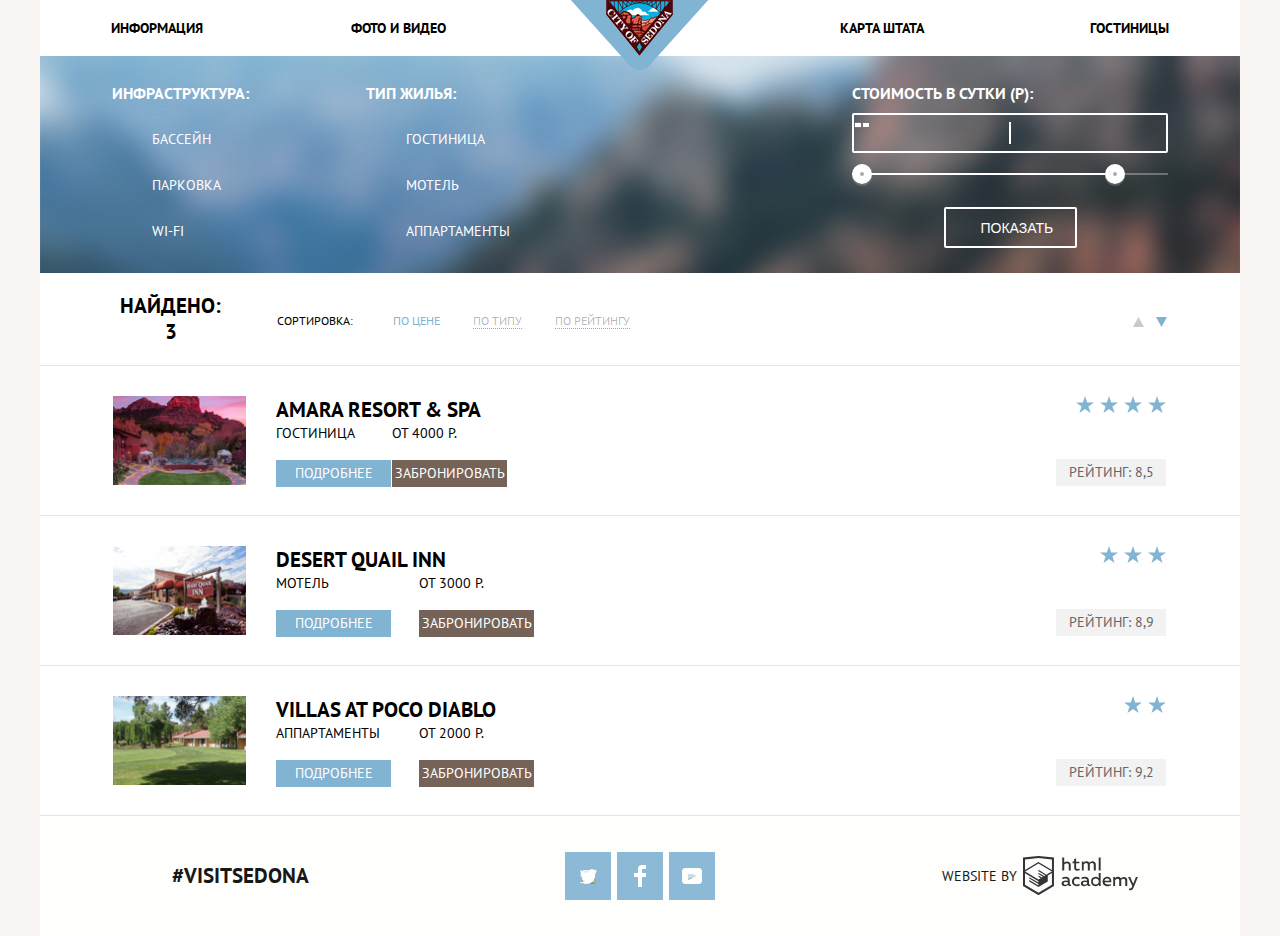
==== catalog.html @ 8e918e1a "Готовая индексная страница без всплывающей формы" ====
<!DOCTYPE html>
<html>
	<head>
		<meta charset="utf-8">
		<title>Седона: поиск отелей</title>
		<link href="css/normalize.css" rel="stylesheet">
		<link href="css/style.css" rel="stylesheet">
		<link href='https://fonts.googleapis.com/css?family=PT+Sans:400,700&subset=latin,cyrillic' rel='stylesheet' type='text/css'>
	</head>
	<body class="inner-page">
		<header class="main-header">
			<nav class="main-navigation">
				<a class="header-logo" href="index.html">
						<img src="img/logo.png" width="138" height="70" alt="Логотип city of Sedona">
				</a>
				<div class="container">
					<ul class="site-navigation site-navigation-left">
						<li><a href="info.html">информация</a></li>
						<li><a href="photo.html">фото и видео</a></li>
					</ul>
					
					<ul class="site-navigation site-navigation-right">
						<li><a href="statemap.html">карта штата</a></li>
						<li><a href="catalog.html">гостиницы</a></li>
					</ul>
				</div>
			</nav>
		</header>
		<main class="container">
			<section class="searching-options">
				<h1 class="visually-hidden">Параметры поиска</h1>
				<form class="filter" method="get" action="https://echo.htmlacademy.ru">
					<div class="filter-infrastructure">
						<fieldset>
							<legend>Инфраструктура:</legend>
							<ul>
								<li class="filter-option">
									<input class="visually-hidden filter-input filter-input-checkbox" type="checkbox" name="waterpool" id="filter-waterpool" checked>
									<label for="filter-waterpool">Бассейн</label>
								</li>
								<li class="filter-option">
									<input class="visually-hidden filter-input filter-input-checkbox" type="checkbox" name="parking" id="filter-parking">
									<label for="filter-parking">Парковка</label>
								</li>
								<li class="filter-option">
									<input class="visually-hidden filter-input filter-input-checkbox" type="checkbox" name="wifi" id="filter-wifi">
									<label for="filter-wifi">wi-fi</label>
								</li>
							</ul>
						</fieldset>
					</div>
					<div class="filter-type">
						<fieldset>
							<legend>Тип жилья:</legend>
							<ul>
								<li class="filter-option">
									<input class="visually-hidden filter-input filter-input-checkbox" type="checkbox" name="hotel" id="filter-hotel" checked>
									<label for="filter-hotel">Гостиница</label>
								</li>
								<li class="filter-option">
									<input class="visually-hidden filter-input filter-input-checkbox" type="checkbox" name="motel" id="filter-motel" checked>
									<label for="filter-motel">Мотель</label>
								</li>
								<li class="filter-option">
									<input class="visually-hidden filter-input filter-input-checkbox" type="checkbox" name="apartments" id="filter-apartments" checked>
									<label for="filter-apartments">Аппартаменты</label>
								</li>
							</ul>
						</fieldset>
					</div>
					<div class="filter-prise">
						<fieldset>
							<legend>Стоимость в сутки (р):</legend>
							<section class="range-filter">
								<div class="price-controls">
									<label class="min-price">От <input type="text" name="min-price" value="0"></label>
									<label class="max-price">До <input type="text" name="max-price" value="3000"></label>
								</div>
								<div class="range-controls">
									<div class="scale">
										<div class="bar"></div>
									</div>
									<div class="range-toggle range-toggle-min"><span class="visually-hidden">min</span>
										<svg xmlns="http://www.w3.org/2000/svg" width="20" height="23" viewBox="0 0 20 23"><path opacity=".3" fill="#ABABAB" d="M10 20C4.477 20 0 15.522 0 10v2c0 5.522 4.477 10 10 10 5.522 0 10-4.478 10-10v-2c0 5.522-4.478 10-10 10z"/><circle fill="#FFF" cx="10" cy="10" r="10"/><circle fill="#ABABAB" cx="10" cy="10" r="2"/></svg>
									</div>
									<div class="range-toggle range-toggle-max"><span class="visually-hidden">max</span>
										<svg xmlns="http://www.w3.org/2000/svg" width="20" height="23" viewBox="0 0 20 23"><path opacity=".3" fill="#ABABAB" d="M10 20C4.477 20 0 15.522 0 10v2c0 5.522 4.477 10 10 10 5.522 0 10-4.478 10-10v-2c0 5.522-4.478 10-10 10z"/><circle fill="#FFF" cx="10" cy="10" r="10"/><circle fill="#ABABAB" cx="10" cy="10" r="2"/></svg>
									</div>
								</div>
							</section>
						</fieldset>
						<button type="submit" class="filter-button button">Показать</button>
					</div>
				</form>
			</section>
			<section class="search-results">
				<div class="number-of-coincidences">
					<span>Найдено: 3</span>
				</div>
				<section class="sort">
					<p class="sort-text">Сортировка:</p>
					<ul class="sort-links">
						<li class="sort-links-current">По цене</li>
						<li><a href="#">По типу</a></li>
						<li><a href="#">По рейтингу</a></li>
					</ul>
				</section>
				<section class="sort-buttons">
					<ul class="sort-buttons-list">
						<li>
							<a class="sort-buttons-up current" href="#"><span class="visually-hidden">По возрастанию</span>
								<svg xmlns="http://www.w3.org/2000/svg" width="11" height="10" viewBox="0 0 11 10"><path fill="#231F20" d="M5.5 0L0 10h11z"/></svg>
							</a>
						</li>
						<li>
							<a class="sort-buttons-down" href="#"><span class="visually-hidden">По убыванию</span>
								<svg xmlns="http://www.w3.org/2000/svg" width="11" height="10" viewBox="0 0 11 10"><path fill="#231F20" d="M5.5 10L0 0h11"/></svg>
							</a>
						</li>
					</ul>
				</section>
			</section>
			
			<section class="catalog">
				<h2 class="visually-hidden">Результаты поиска</h2>
				<ul class="results-list">
					<li class="results-item">
						<a class="results-picture" href="#">
							<img src="img/amara_resort_small.jpg" width="135" height="90" alt="Гостиница Amara resort&spa">
						</a>
						<div class="middle-section">
							<h3 class="hotel-title">
								<a href="#">Amara resort &amp; spa</a>
							</h3>
							<div class="results">
								<div class="results-item-links results-left">
									<span class="results-apartment-category">Гостиница</span>
									<p class="results-item-info">
										<a class="button" href="#">Подробнее</a>
									</p>
								</div>
								<div class="results-item-links results-right">
									<span class="results-price-category">От 4000 р.</span>
									<p class="results-item-book">
										<a class="button" href="#">Забронировать</a>
									</p>
								</div>
							</div>
						</div>
						<div class="rating">
							<div class="rating-top">
								<span class="stars stars-4 visually-hidden">4 звезды</span>
								<svg xmlns="http://www.w3.org/2000/svg" width="18" height="17" viewBox="0 0 18 17"><path fill="#81B3D2" d="M9.002 0l2.126 6.494h6.877l-5.564 4.012L14.566 17l-5.564-4.013L3.438 17l2.126-6.494L0 6.494h6.878z"/></svg>
								<svg xmlns="http://www.w3.org/2000/svg" width="18" height="17" viewBox="0 0 18 17"><path fill="#81B3D2" d="M9.002 0l2.126 6.494h6.877l-5.564 4.012L14.566 17l-5.564-4.013L3.438 17l2.126-6.494L0 6.494h6.878z"/></svg>
								<svg xmlns="http://www.w3.org/2000/svg" width="18" height="17" viewBox="0 0 18 17"><path fill="#81B3D2" d="M9.002 0l2.126 6.494h6.877l-5.564 4.012L14.566 17l-5.564-4.013L3.438 17l2.126-6.494L0 6.494h6.878z"/></svg>
								<svg xmlns="http://www.w3.org/2000/svg" width="18" height="17" viewBox="0 0 18 17"><path fill="#81B3D2" d="M9.002 0l2.126 6.494h6.877l-5.564 4.012L14.566 17l-5.564-4.013L3.438 17l2.126-6.494L0 6.494h6.878z"/></svg>
							</div>
							<div class="rating-bottom">
								<span class="rating-text">Рейтинг: 8,5</span>
							</div>
						</div>
					</li>
					<li class="results-item">
						<a class="results-picture" href="#">
							<img src="img/desert_quail_small.jpg" width="135" height="90" alt="Мотель Desert Quail inn">
						</a>
						<div class="middle-section">
							<h3 class="hotel-title">
								<a href="#">Desert Quail inn</a>
							</h3>
							<div class="results">							
								<div class="results-item-links left">
									<span class="results-apartment-category">Мотель</span>
									<p class="results-item-info">
										<a class="button" href="#">Подробнее</a>
									</p>
								</div>
								<div class="results-item-links right">
									<span class="results-price-category">От 3000 р.</span>
									<p class="results-item-book">
										<a class="button" href="#">Забронировать</a>
									</p>	
								</div>
							</div>
						</div>
						<div class="rating">
							<div class="rating-top">
								<span class="stars stars-3 visually-hidden">3 звезды</span>
								<svg xmlns="http://www.w3.org/2000/svg" width="18" height="17" viewBox="0 0 18 17"><path fill="#81B3D2" d="M9.002 0l2.126 6.494h6.877l-5.564 4.012L14.566 17l-5.564-4.013L3.438 17l2.126-6.494L0 6.494h6.878z"/></svg>
								<svg xmlns="http://www.w3.org/2000/svg" width="18" height="17" viewBox="0 0 18 17"><path fill="#81B3D2" d="M9.002 0l2.126 6.494h6.877l-5.564 4.012L14.566 17l-5.564-4.013L3.438 17l2.126-6.494L0 6.494h6.878z"/></svg>
								<svg xmlns="http://www.w3.org/2000/svg" width="18" height="17" viewBox="0 0 18 17"><path fill="#81B3D2" d="M9.002 0l2.126 6.494h6.877l-5.564 4.012L14.566 17l-5.564-4.013L3.438 17l2.126-6.494L0 6.494h6.878z"/></svg>
							</div>
							<div class="rating-bottom">
								<span class="rating-text">Рейтинг: 8,9</span>
							</div>
						</div>
					</li>
					<li class="results-item">
						<a class="results-picture" href="#">
							<img src="img/villas_at_poco_small.jpg" width="135" height="90" alt="Аппартаменты Villas at Poco Diablo">
						</a>
						<div class="middle-section">
							<h3 class="hotel-title">
								<a href="#">Villas at Poco Diablo</a>
							</h3>
							<div class="results">						
								<div class="results-item-links left">
									<span class="results-apartment-category">Аппартаменты</span>
									<p class="results-item-info">
										<a class="button" href="#">Подробнее</a>
									</p>
								</div>
								<div class="results-item-links right">
									<span class="results-price-category">От 2000 р.</span>
									<p class="results-item-book">
										<a class="button" href="#">Забронировать</a>
									</p>
								</div>
							</div>
						</div>
						<div class="rating">
							<div class="rating-top">
								<span class="stars stars-2 visually-hidden">2 звезды</span>
								<svg xmlns="http://www.w3.org/2000/svg" width="18" height="17" viewBox="0 0 18 17"><path fill="#81B3D2" d="M9.002 0l2.126 6.494h6.877l-5.564 4.012L14.566 17l-5.564-4.013L3.438 17l2.126-6.494L0 6.494h6.878z"/></svg>
								<svg xmlns="http://www.w3.org/2000/svg" width="18" height="17" viewBox="0 0 18 17"><path fill="#81B3D2" d="M9.002 0l2.126 6.494h6.877l-5.564 4.012L14.566 17l-5.564-4.013L3.438 17l2.126-6.494L0 6.494h6.878z"/></svg>
							</div>
							<div class="rating-bottom">
								<span class="rating-text">Рейтинг: 9,2</span>
							</div>
						</div>
					</li>
				</ul>
			</section>
		</main>
		<footer class="main-footer">
			<div class="container">
				<p class="footer-hashtag">#visitsedona</p>
				<div class="footer-social">
					<ul>
						<li><a class="social-button" href="#"><span class="visually-hidden">Твиттер</span>
						<svg xmlns="http://www.w3.org/2000/svg" xmlns:xlink="http://www.w3.org/1999/xlink" width="17" height="15" viewBox="0 0 17 15"><image overflow="visible" width="17" height="15" xlink:href="t.png"/><path fill="#FFF" d="M10.95.144c1.685-.496 2.984.27 3.577 1.179.673-.231 1.331-.481 2.011-.708a2.345 2.345 0 0 1-.857 1.768c.685.17 1.304-.491 1.304-.491-.169 1-1.006 1.788-1.563 2.024-.231 6.75-3.175 11.217-10.077 11.082h-.446c-.41 0-4.164-.46-4.898-1.887 2.271.196 3.893-.422 4.693-1.177-.96-.3-2.679-.477-2.979-2.95.349.106.564.228 1.19.119C1.705 8.247.374 7.53.448 5.33c.285.328 1.067.536 1.34.472C1.085 5.561-.182 2.442.894.85c1.818 1.854 3.735 3.606 7.152 3.773C8.254 2.33 9.183.793 10.95.144z"/></svg>
						</a></li>
						<li><a class="social-button" href="#"><span class="visually-hidden">Фейсбук</span>
						<svg xmlns="http://www.w3.org/2000/svg" width="12" height="22" viewBox="0 0 12 22"><path fill="#FFF" d="M12 4V0H8a4 4 0 0 0-4 4v4H0v4h4v10h4V12h4V8H8V4h4z"/></svg></a>
						</li>
						<li><a class="social-button" href="#"><span class="visually-hidden">Ютьюб</span>
						<svg xmlns="http://www.w3.org/2000/svg" xmlns:xlink="http://www.w3.org/1999/xlink" width="20" height="16" viewBox="0 0 20 16"><image overflow="visible" width="20" height="16" xlink:href="youtube.png"/><path fill="#FFF" d="M17 0H3C1.35 0 0 1.35 0 3v10c0 1.65 1.35 3 3 3h14c1.65 0 3-1.35 3-3V3c0-1.65-1.35-3-3-3zM6.027 11.998V4.002L15.014 8l-8.987 3.998z"/></svg></a>
						</li>
					</ul>
				</div>
				<div class="footer-copyright">
					<span>website by</span>
					<div class="footer-img-container">
						<a class="footer-copyright-button" href="https://htmlacademy.ru"><span class="visually-hidden">HTML Academy</span>
						<svg id="Layer_1" data-name="Layer 1" xmlns="http://www.w3.org/2000/svg" viewBox="0 0 108.08 36.85"><title>logo-htmlacademy-small1</title><path width="115" height="41" d="M44.61,26.88a2,2,0,0,0,.55-0.1v1.33a3.25,3.25,0,0,1-1.18.21,1.67,1.67,0,0,1-1.67-1,4.84,4.84,0,0,1-3.14,1.08c-1.51,0-2.91-.83-2.91-2.55,0-2.13,2-2.79,3.71-2.79a11.08,11.08,0,0,1,2.17.25v-0.3c0-1-.76-1.77-2.19-1.77a7.42,7.42,0,0,0-3,.64v-1.7a10.21,10.21,0,0,1,3.19-.55c2.36,0,3.81,1.12,3.81,3.65v3a0.54,0.54,0,0,0,.49.59h0.17Zm-6.44-1.13A1.35,1.35,0,0,0,39.63,27h0.11a3.39,3.39,0,0,0,2.41-1V24.58a9.72,9.72,0,0,0-1.81-.21c-1,0-2.16.33-2.16,1.38h0Zm12.36-6.11a5,5,0,0,1,2.57.64V22a4.08,4.08,0,0,0-2.3-.7,2.75,2.75,0,1,0,0,5.49,5,5,0,0,0,2.43-.64v1.71a6.27,6.27,0,0,1-2.76.57A4.21,4.21,0,0,1,46,24.51q0-.21,0-0.41a4.32,4.32,0,0,1,4.18-4.46h0.38Zm12.17,7.24a2,2,0,0,0,.55-0.1v1.33a3.25,3.25,0,0,1-1.18.21,1.67,1.67,0,0,1-1.67-1,4.84,4.84,0,0,1-3.14,1.08c-1.51,0-2.91-.83-2.91-2.55,0-2.13,2-2.79,3.71-2.79a11.08,11.08,0,0,1,2.17.25v-0.3c0-1-.76-1.77-2.19-1.77a7.42,7.42,0,0,0-3,.64v-1.7a10.21,10.21,0,0,1,3.19-.55c2.36,0,3.81,1.12,3.81,3.65v3a0.54,0.54,0,0,0,.49.59h0.17Zm-6.44-1.13A1.35,1.35,0,0,0,57.73,27h0.11a3.39,3.39,0,0,0,2.41-1V24.58a9.72,9.72,0,0,0-1.81-.21c-1.06,0-2.16.33-2.16,1.38h0ZM73,16V28.2H71.35V26.88a3.88,3.88,0,0,1-3.19,1.54,4.4,4.4,0,0,1,0-8.78,3.81,3.81,0,0,1,3,1.3V16H73Zm-4.53,5.22a2.76,2.76,0,1,0,0,5.52A2.86,2.86,0,0,0,71.15,25V23A2.91,2.91,0,0,0,68.49,21.27ZM79,19.64c3.31,0,4.46,2.68,3.92,5.09H76.7c0.21,1.5,1.67,2.11,3.19,2.11a6.11,6.11,0,0,0,2.64-.59v1.6a7.14,7.14,0,0,1-3,.57C77,28.42,74.78,27,74.78,24a4.18,4.18,0,0,1,4-4.39H79Zm0.09,1.54a2.28,2.28,0,0,0-2.44,2.1v0.06H81.3A2,2,0,0,0,79.13,21.18Zm5.73,7V19.87h1.65v1a3.81,3.81,0,0,1,2.78-1.27A2.86,2.86,0,0,1,91.89,21a4.12,4.12,0,0,1,2.91-1.33A3.06,3.06,0,0,1,98,23V28.2h-1.9V23.05a1.59,1.59,0,0,0-1.42-1.75H94.42a2.8,2.8,0,0,0-2.07,1.12V28.2h-1.9V23.05A1.59,1.59,0,0,0,89,21.31H88.8a3,3,0,0,0-2.21,1.29v5.63H84.86Zm21.31-8.33h1.9l-3.91,9.46c-0.9,2.17-2.09,2.86-3.35,2.86a4.76,4.76,0,0,1-1.1-.14V30.46a2.86,2.86,0,0,0,.85.12c0.9,0,1.58-.64,2.07-1.9l0.17-.42-4-8.4h2l2.86,6.29ZM38.73,1.46V6.22a3.81,3.81,0,0,1,2.7-1.14,3.25,3.25,0,0,1,3.44,3.4v5.15H43V8.72a1.81,1.81,0,0,0-1.61-2h-0.3a2.93,2.93,0,0,0-2.32,1.39v5.52h-1.9V1.46h1.9ZM49.94,2.31v3h3V6.91h-3v3.81c0,1.1.5,1.46,1.58,1.46a4.49,4.49,0,0,0,1.69-.33v1.6A6.8,6.8,0,0,1,51,13.8a2.55,2.55,0,0,1-2.86-2.74V6.89H46.58V5.26h1.5V2.74Zm5.4,11.31V5.28H57v1A3.81,3.81,0,0,1,59.77,5a2.86,2.86,0,0,1,2.6,1.33A4.12,4.12,0,0,1,65.28,5,3.06,3.06,0,0,1,68.44,8.4v5.21h-1.9V8.46a1.59,1.59,0,0,0-1.42-1.75H64.89a2.8,2.8,0,0,0-2.07,1.12v5.78h-1.9V8.46A1.59,1.59,0,0,0,59.5,6.71H59.27A3,3,0,0,0,57.06,8v5.63H55.34ZM71.17,1.45H73V13.6H71.17V1.45ZM14.71,0H14.55L0,1.54V28.21l14.55,8.66,14.55-8.66V1.54Zm12.5,27.1L14.55,34.64,1.9,27.12V16.18l12.59,7.5V25L5.86,19.9v1.31l8.68,5.21v1.39L5.87,22.65V24l8.68,5.21,8.75-5.24V18.31L27.2,16V27.12Zm0-12.53-3.48,2-1.6,1L14.51,13v1.31L21,18.23H21l-0.14.09-1,.54-5.37-3.2V17l4.24,2.52-1,.67-3.2-1.9v1.31l2.1,1.24L14.5,22.1,2,14.65,14.51,7.11Zm0-1.32L14.49,5.76,1.91,13.25v-10L14.56,1.92,27.21,3.25v10h0Z" transform="translate(0 -0.02)" fill="#231f20"/></svg>
						</a>
					</div>
				</div>
			</div>
		</footer>
	</body>
</html>
---- css/style.css ----
body {
	margin: 0;
 	padding: 0;

	font-size: 21px;
  	font-family: "PT Sans", Arial, sans-serif;
  	color: #000000;
  	font-weight: 400;
  	font-style: normal;
  	text-transform: uppercase;
  	line-height: 1;

  	background-color: #f2f2f2;
  	background-image: url(../img/intro_main_big.jpg);
  	background-repeat: no-repeat;
  	background-position: top center;
  	
}

.inner-page {
  color: #000000;
  background-image: none;

  background-color: #f9f6f3;
}

.inner-page .main-header {
  margin-bottom: 0px;

}

a {
	text-decoration: none;
}

img {
  max-width: 100%;
  height: auto;
}

.visually-hidden:not(:focus):not(:active),
input[type="checkbox"].visually-hidden,
input[type="radio"].visually-hidden {
  position: absolute;

  width: 1px;
  height: 1px;
  margin: -1px;
  border: 0;
  padding: 0;

  white-space: nowrap;

  clip-path: inset(100%);
  clip: rect(0 0 0 0);
  overflow: hidden;
}

.container {
  width: 1200px;
  margin: 0 auto;
  background-color: #ffffff;
}

.main-navigation {
	margin: 0 auto;
	width: 1200px;
	font-size: 14px;
	line-height: 26px;
	font-weight: 700;

	background-color: #ffffff;
}

/*Построение сетки*/

.header-logo img {
	position: absolute;
	z-index: 1;
	left: 0;
	right: 0;
	margin: auto;
}

.main-navigation .container{
 
 display: flex;
 justify-content:space-around;
}


.site-navigation {
  margin: 0 auto;
  padding: 0;
  
  list-style: none;  
}

.site-navigation a {
	display: block;
	padding: 15px 25px;
	vertical-align: middle;
	justify-content:space-between;
	color: #000000;
}

.site-navigation a:hover {
	color: #81b3d2;
}

.site-navigation a:focus {
	color: #766357;
}

.site-navigation a:active {
	color: rgba(0,0,0,0.33);
}

.site-navigation-left a:first-child {
	margin-right: 98px;
}

.site-navigation-right a:last-child {
	margin-left: 116px;
}

.site-navigation-left {
	display: flex;
	flex-wrap: wrap;
	margin-left: 46px;
	text-align: left;
	justify-content: flex-start;

}

.site-navigation-right {
	display: flex;
	flex-wrap: wrap;
	margin-right: 46px;
	text-align: right;
	justify-content: flex-end;
}

.welcome-to-sedona {
	margin-bottom:51px;
	
}

.features-promo {
	text-align: center;
	margin-top: 570px;
	margin-bottom: 51px;	
}

.features-promo h2 {
	font-size: 21px;
	line-height: 26px;
	margin-bottom:29px;
}

.features-promo p {
	font-size: 14px;
	line-height: 26px;
	color: #333333;
}

.features-list {
    width: 100%;
    display: flex;
    flex-flow: row wrap;
    justify-content: flex-start;
    counter-reset: features;
    text-align: center;
}

.features-list h2 {
	font-size: 21px;
	line-height: 21px;
	margin:0;
	margin-bottom: 23px;
}

.features-list span {
	font-size: 14px;
 	line-height: 21px;
}

.features-list p {
	font-size: 14px;
	line-height: 21px;
	margin: 0;
	margin-top: 20px;
}

.feature {
    flex: 1 1 21.33%;
    padding: 45px 6% 40px;
    width: 400px;
    box-sizing: border-box;
    height: 256px;
}

.feature.pictured {
    position: relative;
    flex-basis: 88.33%;
    overflow: hidden;
    color: white;
    background-color: #669EC0;
    height: 256px;
}

.feature.pictured img {
    position: absolute;
    top: 50%;
    width: 66.67%;
    height: 258px;
    transform: translateY(-50%);
    object-fit: cover;
}

.feature.with-icon {
	background-color: #ffffff;
	height: 330px;
	padding-top: 55px;
}

.feature-logo {
	margin-bottom: 28px;
}

.feature.with-icon h2,
.feature.with-icon p{
	margin: 0;
	padding: 0;
}

.feature.with-icon h2 {
	margin-bottom: 25px;
}

.feature.alternative {
	background-color: #eeeeee;
}

.feature.right {
    padding-right: 72.67%;
}

.feature.right img {
    right: 0;
}

.feature.left {
    padding-left: 72.67%;
}

.feature.left img {
    left: 0;
}

.interested-in {
	height: 291px;
	display: flex;
	flex-direction: column;
	text-align: center;
}

.interested-in h3{
	line-height: 36px;
	font-size: 30px;
	font-weight: bold;
	margin-top: 51px;
	margin-bottom: 10px;
}

.interested-in p{
	font-size: 14px;
	line-height: 24px;
	margin-bottom: 46px;
}

.search-form-title {
	display: inline-flex;
	align-items: center;
	justify-content: center;
	height: 86px;
	width: 568px;
	text-align: center;
	color: #ffffff;
    background-color: #766357;
    margin: 0 auto;
}

.search-form-title a{
	font-size: 21px;
    line-height: 26px;
    font-weight: bold;
}

.search-form-title:hover {
	background-color: #604e43;
}

.search-form-title:active {
	color: #857871;
    background-color: #503e33;
}

.hotel-search {
	width: 568px;
	margin:0 auto;
	text-align: center;
}

.search-form{
	font-weight: bold;
	font-size: 14px;
	line-height: 26px;
}

.search-form .field {
	background-color: #f2f2f2;
}

.search-form .field:hover {
    background-color: #ebebeb;
}

.search-form .field:focus {
    background-color: #ffffff;
    outline: 2px solid #e5e5e5;
}

.btn.search-btn {
	width: 458px;
	font-size: 21px;
    line-height: 26px;
    color: #ffffff;
    background-color: #81b3d2;
    border: none;
    outline: none;
}

.btn.search-btn:hover {
	background-color: #669ec0;
}

.btn.search-btn:active {
	background-color:#5496bd;
	color: #88b6d1;
}

.main-footer .container {
	box-sizing: border-box;
	width: 1200px;
	padding: 36px 0px;
}

.footer-hashtag,
.footer-social,
.footer-copyright {
	margin: 0;
	width: 256px;
}

.footer-copyright span {
	display: block;
	margin-left: 30px;
	font-size: 14px;
    line-height: 26px;
}

.footer-social {
	display: flex;
	text-align: center;
}

.main-footer .container {
	display: flex;
	align-items: center;
	text-align: center;
	justify-content: space-around;
	opacity: 0.9;
}

.footer-hashtag {
	font-size: 21px;
    line-height: 26px;
    font-weight: bold;
    text-decoration: none;
    color: #000000;
}

.footer-social ul {
	display: flex;
	flex-wrap: wrap;
	justify-content: space-between;
	width: 150px;
	margin: 0 auto;
	padding: 0;
	list-style: none;
}

.social-button {
	display: flex;
	align-items: center;
	justify-content: center;
	width: 46px;
	height: 48px;

	background-color: #81b3d2;
}

.social-button:hover {
	background-color: #669ec0;
}

.social-button:active {
	background-color: #5496bd;
}

.social-button:hover path {
	fill: #ffffff;
}

.social-button:active path {
	fill: #88b6d1;
}


.button {
	width: 115px;
	height: 41px;
}

.button:hover path {
	fill: #81b3d2;
}

.button:active path {
	fill: #c9c8c8;
}

.footer-copyright {
	display: flex;
	justify-content: space-between;
	align-items: center;
	text-align: center;
}

.footer-img-container {
	margin-right: 30px;
	width: 115px;
	height: 41px;
}

.main-footer-position {
	margin-top: -124px;
}

/*Сетка для каталога*/

.searching-options {

	background-color: #554c4c;
	background-image: url("../img/catalog_background_img.jpg");
	background-repeat: no-repeat;
	width: 1200px;
	height: 217px;
}

.filter {
	box-sizing: border-box;
	width: 1200px;
	display: flex;
	padding-left: 72px;
	padding-top: 27px;
	padding-right: 44px;
	padding-bottom: 31px;
	color: #ffffff;
	font-size: 14px;
	line-height: 21px;
	width: 1200px;
	height: 217px;
}

.filter fieldset {
	margin:0;
	padding: 0;
	border: none;
}

.filter ul {
	list-style: none;
}

.filter legend {
	font-size: 16px;
	font-weight: bold;
	margin-bottom: 11px;
}

.filter li {
	margin-bottom: 25px;
}

.filter li:last-child {
	margin-bottom: 0px;
}

.filter-infrastructure {
	margin: 0;
	width: 241px;
	margin-right: 13px; 
}

.filter-type {
	margin: 0;
	width: 247px;
	margin-right: 239px;
}

.filter-prise {
	margin: 0;
	width: 316px;
	justify-content: flex-end;
}

.filter-prise legend {
	margin-bottom: 9px;

	font-weight: 600;
	font-size: 16px;
	line-height: 21px;
}

.price-controls {
	position: relative;
	height: 36px;
	margin-bottom: 20px;
	font-size: 0;
	border: 2px solid #ffffff;
	border-radius: 2px;
}

.price-controls::after {
	content: "";
	position: absolute;
	top: 50%;
	left: 50%;
	width: 2px;
	height: 22px;
	background: #ffffff;
	transform: translate(-50%, -50%);
}

.prise-controls label {
	display: inline-block;
	font-size: 14px;
	line-height: 38px;
	vertical-align: top;
	cursor: pointer;
}

.price-controls .min-prise,
.prise-controls .max-price {
	width: 90px;
	padding-left: 65px;
}

.prise-controls input {
	width: 50px;
	margin: 0;
	color: inherit;
	font: inherit;
	background: none;
	border: none;
	outline: none;
}

.range-controls {
	position: relative;
	margin-bottom: 32px;
}

.range-controls .scale {
	height: 2px;
	background: rgba(255,255,255,0.3);
}

.range-controls .bar {
	width: 80%;
	height: 2px;
	background-color: #ffffff;
}

.range-toggle {
	position: absolute;
	top: -9px;
	width: 4px;
	height: 4px;
	cursor: pointer;
}

.range-toggle-min {
	left: 0;
}

.range-toggle-max {
	left: 80%;
}

.filter-button.button {
	display: block;
	margin:0 auto;
	width: 133px;
	padding: 6px 35px;
	font-size: 14px;
	line-height: 20px;
	text-transform: uppercase;
	text-align: center;
	color: #ffffff;
	background: transparent;
	border: 2px solid #ffffff;
	border-radius:2px;
	outline: none;
	cursor: pointer;
}

.filter-button.button:hover {
	color: #000000;
    background: #ffffff;
}

.search-results {
	box-sizing: border-box;
	width: 1200px;
	padding-top: 20px;
	padding-bottom: 20px;
	padding-left: 72px;
	padding-right: 73px;
	border-bottom: 1px solid #e5e5e5;
	margin: 0;
	display: flex;
	justify-content:flex-start;

}

.number-of-coincidences,
.sort,
.sort-buttons,
.sort-links,
.sort-buttons-list {
	display: flex;
	align-items: center;
	text-align: center;
}

.number-of-coincidences span {
	font-weight: bold;
    font-size: 21px;
    line-height: 26px;
}

.sort {
	width: 353px;
	font-size: 12px;
	line-height: 18px;
	margin-top: 3px;
	margin-left: 48px;
}

.sort ul {
	list-style: none;
}

.sort-links-current {
	color: #81b3d2;
}

.sort-links {
	margin: 0;
	padding: 0;
	width: 239px;
	justify-content:space-between;
	margin-left: 40px;
}

.sort-links a {
	text-decoration: none;
    color: rgba(0, 0, 0, 0.3);
    border-bottom: 1px dotted #81b3d2;
}

.sort-links a:hover {
	color: #81b3d2;
    border-bottom: 1px dotted #81b3d2;
}

.sort-links a:active {
	color: #000000;
    border: none;
}

.sort-buttons {
	width: 34px;
	margin-left: 503px;
}

.sort-buttons ul {
	padding: 0;
	margin: 0;
	list-style: none;
}

.sort-buttons-list {
	display: flex;
	justify-content:space-between;
	width: 34px;
}

.sort-buttons-up path {
	fill: #cacaca;
}

.sort-buttons-down path {
	fill: #81b3d2;
}

.sort-buttons-down:active path {
	fill: #81b3d2;
}

.sort-buttons-down:hover path {
	fill: #231f20;
}

.catalog ul {
	list-style: none;
}

.hotel-title a {
	color: #000000;
	font-weight: bold;
    font-size: 21px;
    line-height: 26px;
}

.hotel-title a:hover {
    color: #81b3d2;
}

.hotel-title a:active {
    color: rgba(0, 0, 0, 0.3);
}

.hotel-title span {
	color: #333333;
	font-size: 14px;
    line-height: 21px;
}

.results-list {
	display: flex;
	flex-direction: column;
	padding: 0;
	margin: 0;

	list-style: none;
}

.results-item {
	box-sizing: border-box;
	width: 1200px;
	height: 150px;
	padding: 30px 73px;
	border-bottom: 1px solid #e5e5e5;
	display: flex;
	justify-content: space-between;
}

.results-picture {
	margin: 0;
	width: 136px;
	margin-right: 30px;
}

.results-item-info a,
.results-item-book a{
	font-size: 14px;
    line-height: 21px;	
}

.results-item-info .button {
	color: #ffffff;
    background-color: #81b3d2;
}

.results-item-info .button:hover {
	background: #669ec0;
}

.results-item-info .button:active {
	color: rgba(255, 255, 255, 0.3);
    background: #5496bd;
}


.results-item-book .button{
	color: #ffffff;
    background-color: #766357;
}

.results-item-book .button:hover {
	background: #604e43;
}

.results-item-book .button:active {
	color: rgba(255, 255, 255, 0.3);
    background: #503e33;
}

.middle-section {
	margin: 0;
	width: 258px;
	height: 65px;
	box-sizing: border-box;
}

.middle-section h3 {
	margin: 0;
	padding: 0;
	text-align: top;

}

.middle-section span {
	font-size: 14px;
    line-height: 21px;
	margin-bottom: 16px;
}


.results-item-links {
	display: flex;
	flex-direction: column;
	justify-content: flex-start;
}

.results {
	width: 258px;
	display: flex;
	justify-content: space-between;
}

.results-item-links p {
	margin: 0;
	padding: 0;
	font-size: 14px;
    line-height: 21px;
}

.results-item-links span {
	padding: 0;
}

.results-left {
	width: 110px;
	margin-right: 6px;
}

.results-right {
	width: 142px;
}

.results-item-book .button,
.results-item-info .button{
	height: auto;
	display: inline-block;
	padding: 3px 1px;
	font: inherit;
  	text-align: center;
  	vertical-align: middle;
	border: none;
	box-sizing: border-box;
}

.results-item-info {
	margin-right: 6px;
}

.rating {
	margin: 0;
	width: 111px;
	margin-left: 522px;
	text-align: right;
}

.rating-text {
	font-size: 14px;
    line-height: 21px;
}

.rating-bottom {
	text-align: center;
	vertical-align: middle;
	width: 110px;
	height: 27px;
	color: #666666;
	background-color: #f2f2f2;
	margin-top: 43px;
	margin-right: 1px;
}

.rating-top {
	width: 110px;
	height: 20px;
	display: flex;
	justify-content:flex-end;

}

.rating-top svg:not(:first-child){
	margin-left: 6px;
}
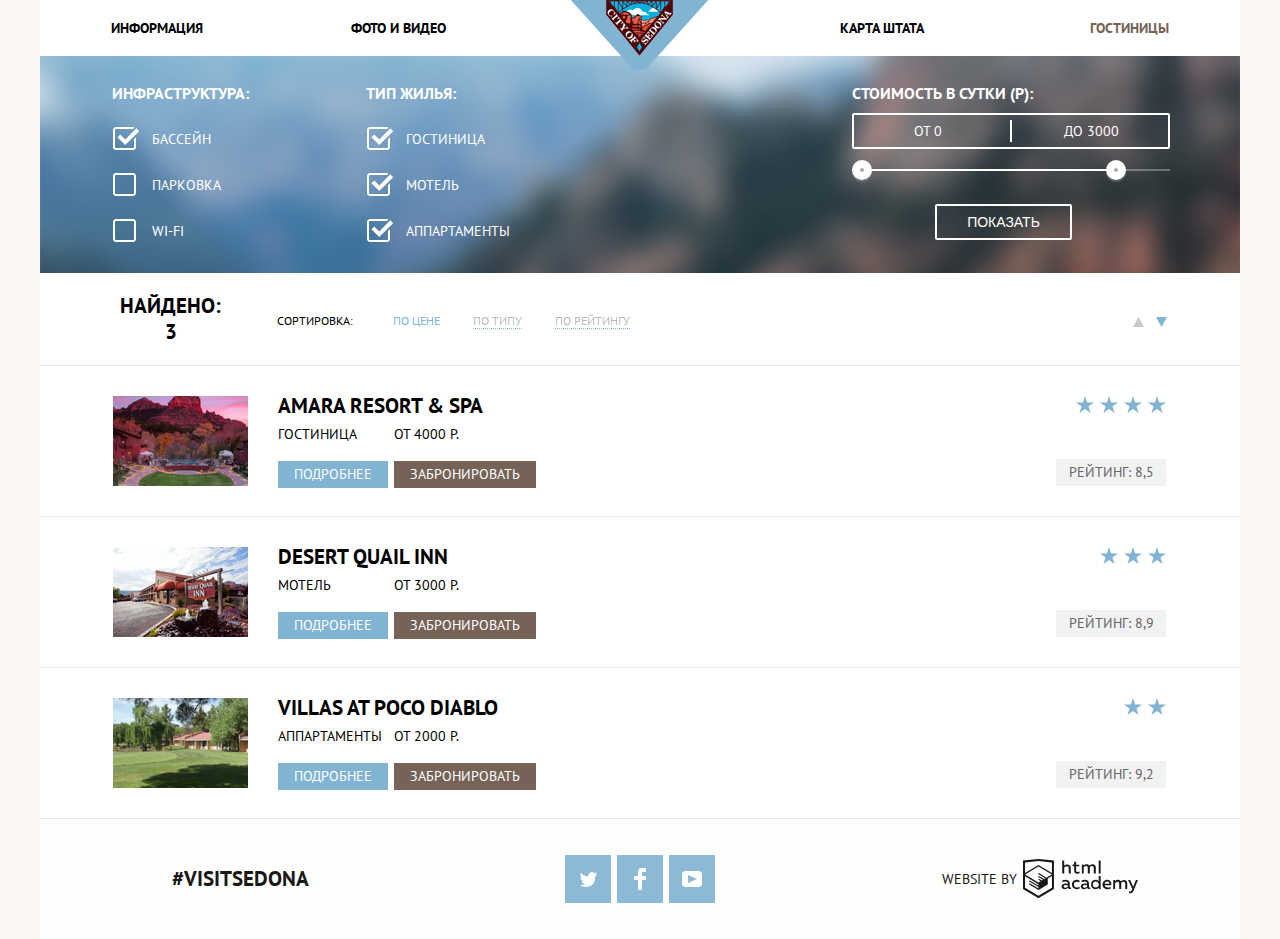
==== commit 902f7853: "Полностью индексная и каталог" ====
--- a/catalog.html
+++ b/catalog.html
@@ -21,7 +21,7 @@
 					
 					<ul class="site-navigation site-navigation-right">
 						<li><a href="statemap.html">карта штата</a></li>
-						<li><a href="catalog.html">гостиницы</a></li>
+						<li><a class="current-page">гостиницы</a></li>
 					</ul>
 				</div>
 			</nav>
@@ -36,14 +36,17 @@
 							<ul>
 								<li class="filter-option">
 									<input class="visually-hidden filter-input filter-input-checkbox" type="checkbox" name="waterpool" id="filter-waterpool" checked>
+									<div class="checkbox-indicator"></div>
 									<label for="filter-waterpool">Бассейн</label>
 								</li>
 								<li class="filter-option">
 									<input class="visually-hidden filter-input filter-input-checkbox" type="checkbox" name="parking" id="filter-parking">
+									<div class="checkbox-indicator"></div>
 									<label for="filter-parking">Парковка</label>
 								</li>
 								<li class="filter-option">
 									<input class="visually-hidden filter-input filter-input-checkbox" type="checkbox" name="wifi" id="filter-wifi">
+									<div class="checkbox-indicator"></div>
 									<label for="filter-wifi">wi-fi</label>
 								</li>
 							</ul>
@@ -55,14 +58,17 @@
 							<ul>
 								<li class="filter-option">
 									<input class="visually-hidden filter-input filter-input-checkbox" type="checkbox" name="hotel" id="filter-hotel" checked>
+									<div class="checkbox-indicator"></div>
 									<label for="filter-hotel">Гостиница</label>
 								</li>
 								<li class="filter-option">
 									<input class="visually-hidden filter-input filter-input-checkbox" type="checkbox" name="motel" id="filter-motel" checked>
+									<div class="checkbox-indicator"></div>
 									<label for="filter-motel">Мотель</label>
 								</li>
 								<li class="filter-option">
 									<input class="visually-hidden filter-input filter-input-checkbox" type="checkbox" name="apartments" id="filter-apartments" checked>
+									<div class="checkbox-indicator"></div>
 									<label for="filter-apartments">Аппартаменты</label>
 								</li>
 							</ul>
@@ -73,8 +79,8 @@
 							<legend>Стоимость в сутки (р):</legend>
 							<section class="range-filter">
 								<div class="price-controls">
-									<label class="min-price">От <input type="text" name="min-price" value="0"></label>
-									<label class="max-price">До <input type="text" name="max-price" value="3000"></label>
+									<label class="min-price">От <input class="prise-field" type="text" name="min-price" value="0"></label>
+									<label class="max-price">До <input class="prise-field" type="text" name="max-price" value="3000"></label>
 								</div>
 								<div class="range-controls">
 									<div class="scale">
@@ -108,12 +114,12 @@
 				<section class="sort-buttons">
 					<ul class="sort-buttons-list">
 						<li>
-							<a class="sort-buttons-up current" href="#"><span class="visually-hidden">По возрастанию</span>
+							<a class="sort-buttons-up" href="#"><span class="visually-hidden">По возрастанию</span>
 								<svg xmlns="http://www.w3.org/2000/svg" width="11" height="10" viewBox="0 0 11 10"><path fill="#231F20" d="M5.5 0L0 10h11z"/></svg>
 							</a>
 						</li>
 						<li>
-							<a class="sort-buttons-down" href="#"><span class="visually-hidden">По убыванию</span>
+							<a class="sort-buttons-down current"><span class="visually-hidden">По убыванию</span>
 								<svg xmlns="http://www.w3.org/2000/svg" width="11" height="10" viewBox="0 0 11 10"><path fill="#231F20" d="M5.5 10L0 0h11"/></svg>
 							</a>
 						</li>
@@ -169,13 +175,13 @@
 								<a href="#">Desert Quail inn</a>
 							</h3>
 							<div class="results">							
-								<div class="results-item-links left">
+								<div class="results-item-links results-left">
 									<span class="results-apartment-category">Мотель</span>
 									<p class="results-item-info">
 										<a class="button" href="#">Подробнее</a>
 									</p>
 								</div>
-								<div class="results-item-links right">
+								<div class="results-item-links results-right">
 									<span class="results-price-category">От 3000 р.</span>
 									<p class="results-item-book">
 										<a class="button" href="#">Забронировать</a>
@@ -204,13 +210,13 @@
 								<a href="#">Villas at Poco Diablo</a>
 							</h3>
 							<div class="results">						
-								<div class="results-item-links left">
+								<div class="results-item-links results-left">
 									<span class="results-apartment-category">Аппартаменты</span>
 									<p class="results-item-info">
 										<a class="button" href="#">Подробнее</a>
 									</p>
 								</div>
-								<div class="results-item-links right">
+								<div class="results-item-links results-right">
 									<span class="results-price-category">От 2000 р.</span>
 									<p class="results-item-book">
 										<a class="button" href="#">Забронировать</a>
@@ -238,13 +244,13 @@
 				<div class="footer-social">
 					<ul>
 						<li><a class="social-button" href="#"><span class="visually-hidden">Твиттер</span>
-						<svg xmlns="http://www.w3.org/2000/svg" xmlns:xlink="http://www.w3.org/1999/xlink" width="17" height="15" viewBox="0 0 17 15"><image overflow="visible" width="17" height="15" xlink:href="t.png"/><path fill="#FFF" d="M10.95.144c1.685-.496 2.984.27 3.577 1.179.673-.231 1.331-.481 2.011-.708a2.345 2.345 0 0 1-.857 1.768c.685.17 1.304-.491 1.304-.491-.169 1-1.006 1.788-1.563 2.024-.231 6.75-3.175 11.217-10.077 11.082h-.446c-.41 0-4.164-.46-4.898-1.887 2.271.196 3.893-.422 4.693-1.177-.96-.3-2.679-.477-2.979-2.95.349.106.564.228 1.19.119C1.705 8.247.374 7.53.448 5.33c.285.328 1.067.536 1.34.472C1.085 5.561-.182 2.442.894.85c1.818 1.854 3.735 3.606 7.152 3.773C8.254 2.33 9.183.793 10.95.144z"/></svg>
+						<svg xmlns="http://www.w3.org/2000/svg" xmlns:xlink="http://www.w3.org/1999/xlink" width="17" height="15" viewBox="0 0 17 15"><image overflow="visible" width="17" height="15" /><path fill="#FFF" d="M10.95.144c1.685-.496 2.984.27 3.577 1.179.673-.231 1.331-.481 2.011-.708a2.345 2.345 0 0 1-.857 1.768c.685.17 1.304-.491 1.304-.491-.169 1-1.006 1.788-1.563 2.024-.231 6.75-3.175 11.217-10.077 11.082h-.446c-.41 0-4.164-.46-4.898-1.887 2.271.196 3.893-.422 4.693-1.177-.96-.3-2.679-.477-2.979-2.95.349.106.564.228 1.19.119C1.705 8.247.374 7.53.448 5.33c.285.328 1.067.536 1.34.472C1.085 5.561-.182 2.442.894.85c1.818 1.854 3.735 3.606 7.152 3.773C8.254 2.33 9.183.793 10.95.144z"/></svg>
 						</a></li>
 						<li><a class="social-button" href="#"><span class="visually-hidden">Фейсбук</span>
 						<svg xmlns="http://www.w3.org/2000/svg" width="12" height="22" viewBox="0 0 12 22"><path fill="#FFF" d="M12 4V0H8a4 4 0 0 0-4 4v4H0v4h4v10h4V12h4V8H8V4h4z"/></svg></a>
 						</li>
 						<li><a class="social-button" href="#"><span class="visually-hidden">Ютьюб</span>
-						<svg xmlns="http://www.w3.org/2000/svg" xmlns:xlink="http://www.w3.org/1999/xlink" width="20" height="16" viewBox="0 0 20 16"><image overflow="visible" width="20" height="16" xlink:href="youtube.png"/><path fill="#FFF" d="M17 0H3C1.35 0 0 1.35 0 3v10c0 1.65 1.35 3 3 3h14c1.65 0 3-1.35 3-3V3c0-1.65-1.35-3-3-3zM6.027 11.998V4.002L15.014 8l-8.987 3.998z"/></svg></a>
+						<svg xmlns="http://www.w3.org/2000/svg" xmlns:xlink="http://www.w3.org/1999/xlink" width="20" height="16" viewBox="0 0 20 16"><image overflow="visible" width="20" height="16" /><path fill="#FFF" d="M17 0H3C1.35 0 0 1.35 0 3v10c0 1.65 1.35 3 3 3h14c1.65 0 3-1.35 3-3V3c0-1.65-1.35-3-3-3zM6.027 11.998V4.002L15.014 8l-8.987 3.998z"/></svg></a>
 						</li>
 					</ul>
 				</div>
--- a/css/style.css
+++ b/css/style.css
@@ -14,19 +14,16 @@
   	background-image: url(../img/intro_main_big.jpg);
   	background-repeat: no-repeat;
   	background-position: top center;
-  	
 }
 
 .inner-page {
-  color: #000000;
-  background-image: none;
-
-  background-color: #f9f6f3;
+	color: #000000;
+	background-image: none;
+	background-color: #f9f6f3;
 }
 
 .inner-page .main-header {
-  margin-bottom: 0px;
-
+	margin-bottom: 0px;
 }
 
 a {
@@ -34,32 +31,32 @@
 }
 
 img {
-  max-width: 100%;
-  height: auto;
+	max-width: 100%;
+	height: auto;
 }
 
 .visually-hidden:not(:focus):not(:active),
 input[type="checkbox"].visually-hidden,
 input[type="radio"].visually-hidden {
-  position: absolute;
-
-  width: 1px;
-  height: 1px;
-  margin: -1px;
-  border: 0;
-  padding: 0;
-
-  white-space: nowrap;
-
-  clip-path: inset(100%);
-  clip: rect(0 0 0 0);
-  overflow: hidden;
+	position: absolute;
+
+	width: 1px;
+	height: 1px;
+	margin: -1px;
+	border: 0;
+	padding: 0;
+
+	white-space: nowrap;
+
+	clip-path: inset(100%);
+	clip: rect(0 0 0 0);
+	overflow: hidden;
 }
 
 .container {
-  width: 1200px;
-  margin: 0 auto;
-  background-color: #ffffff;
+	width: 1200px;
+	margin: 0 auto;
+	background-color: #ffffff;
 }
 
 .main-navigation {
@@ -68,11 +65,8 @@
 	font-size: 14px;
 	line-height: 26px;
 	font-weight: 700;
-
 	background-color: #ffffff;
 }
-
-/*Построение сетки*/
 
 .header-logo img {
 	position: absolute;
@@ -83,17 +77,15 @@
 }
 
 .main-navigation .container{
- 
- display: flex;
- justify-content:space-around;
+	display: flex;
+	justify-content:space-around;
 }
 
 
 .site-navigation {
-  margin: 0 auto;
-  padding: 0;
-  
-  list-style: none;  
+	margin: 0 auto;
+	padding: 0;
+	list-style: none;  
 }
 
 .site-navigation a {
@@ -130,7 +122,6 @@
 	margin-left: 46px;
 	text-align: left;
 	justify-content: flex-start;
-
 }
 
 .site-navigation-right {
@@ -143,7 +134,6 @@
 
 .welcome-to-sedona {
 	margin-bottom:51px;
-	
 }
 
 .features-promo {
@@ -155,7 +145,7 @@
 .features-promo h2 {
 	font-size: 21px;
 	line-height: 26px;
-	margin-bottom:29px;
+	margin-bottom:25px;
 }
 
 .features-promo p {
@@ -224,6 +214,14 @@
 	padding-top: 55px;
 }
 
+.feature.with-icon.apartments {
+	padding-top:59px;
+}
+
+.feature.with-icon.food {
+	padding-top:60px;
+}
+
 .feature-logo {
 	margin-bottom: 28px;
 }
@@ -259,7 +257,7 @@
 }
 
 .interested-in {
-	height: 291px;
+	height: 288px;
 	display: flex;
 	flex-direction: column;
 	text-align: center;
@@ -269,14 +267,14 @@
 	line-height: 36px;
 	font-size: 30px;
 	font-weight: bold;
-	margin-top: 51px;
+	margin-top: 48px;
 	margin-bottom: 10px;
 }
 
 .interested-in p{
 	font-size: 14px;
 	line-height: 24px;
-	margin-bottom: 46px;
+	margin-bottom: 50px;
 }
 
 .search-form-title {
@@ -307,15 +305,131 @@
 }
 
 .hotel-search {
+	position: absolute;
+	top:2166px;
+	left: 0;
+	right: 0;
+	margin: auto;
+	padding: 55px; 
+
+	box-sizing: border-box;
 	width: 568px;
-	margin:0 auto;
+	height: 395px;
 	text-align: center;
-}
-
-.search-form{
+	background-color: white;
+	box-shadow: 0 30px 50px rgba(0, 0, 0, 0.7);
+}
+
+.search-form {
 	font-weight: bold;
 	font-size: 14px;
 	line-height: 26px;
+}
+
+.search-form .form {
+	display: flex;
+	align-items: center;
+	justify-content: flex-start;
+}
+
+.form-date-top {
+	margin-left: 23px;
+}
+
+.form-date-bottom {
+	margin-left: 20px;
+}
+
+.form:first-child {
+	margin-bottom: 29px;
+}
+
+.separated-form {
+	margin-top:30px;
+}
+
+.form-half-lenght {
+	box-sizing: border-box;
+	display: flex;
+	align-items: center;
+}
+
+.form-half-lenght:last-child {
+	margin-left: 54px;
+}
+
+.unit-container-left {
+	margin-left: 40px;
+}
+
+.unit-container-right {
+	margin-left: 26px;
+}
+
+.search-form input[type="text"] {
+	font-weight: bold;
+	font-size: 14px;
+	line-height: 26px;
+	color: black;
+	background-color: #f2f2f2;
+	text-transform: uppercase;
+	box-sizing: border-box;
+	width: 346px;
+	height: 38px;
+	padding-top: 8px;
+	padding-left: 10px;
+	padding-right: 32px;
+	padding-bottom: 8px;
+	border:none;
+}
+
+.unit-container input[type="text"]{
+	text-align: center;
+	font-weight: bold;
+	font-size: 14px;
+	line-height: 26px;
+	color: black;
+	background-color: #f2f2f2;
+	text-transform: uppercase;
+	box-sizing: border-box;
+	width: 114px;
+	height: 38px;
+	padding-top: 14px;
+	padding-left: 25px;
+	padding-right: 25px;
+	padding-bottom: 13px;
+	border:none;
+}
+
+.calendar {
+	background:inherit;
+	border: none;
+	cursor: pointer;
+	position: absolute;
+	width: 21px;
+	height: 22px;
+}
+
+.calendar path {
+	fill: #cacaca;
+}
+
+.calendar:hover path {
+	fill: #000000;
+}
+
+.calendar:active path {
+	fill: #81b3d2;
+}
+
+.calendar-top {
+	top: 16%;
+	right: 70px;
+}
+
+.calendar-bottom {
+	top: 33%;
+	right: 70px;
 }
 
 .search-form .field {
@@ -331,10 +445,84 @@
     outline: 2px solid #e5e5e5;
 }
 
+.left-container.minus-btn,
+.left-container.plus-btn,
+.right-container.minus-btn,
+.right-container.plus-btn {
+	position: absolute;
+	width: 11px;
+	height: 11px;
+	font-size: 0;
+	background:none;
+	border: 0;
+	cursor: pointer;
+}
+
+.left-container.minus-btn {
+	top: 205px;
+	left:181px;
+}
+
+.left-container.plus-btn {
+	top: 205px;
+	left:256px;
+}
+
+.right-container.minus-btn {
+	top: 205px;
+	left:414px;
+}
+
+.right-container.plus-btn {
+	top: 205px;
+	left:489px;
+}
+
+.plus-btn::after,
+.minus-btn::after {
+	content: "";
+	position: absolute;
+	top: 4px;
+	left: 0px;
+	width: 11px;
+	height: 3px;
+	background-color: #a9a9a9;
+}
+
+.plus-btn::before {
+	content: "";
+	position: absolute;
+	top: 0px;
+	left: 4px;
+	width: 3px;
+	height: 11px;
+	background-color: #a9a9a9;
+}
+
+.plus-btn:hover::after,
+.plus-btn:hover::before,
+.minus-btn:hover::after {
+	background-color: #000000;
+}
+
+.plus-btn:active::after,
+.plus-btn:active::before,
+.minus-btn:active::after {
+	background-color:#81b3d2;
+}
+
 .btn.search-btn {
-	width: 458px;
-	font-size: 21px;
+	display: block;
+    width: 458px;
+    height: 58px;
+    margin: 0 auto;
+    margin-top: 54px;
+    padding: 14px 10px 15px;
+    box-sizing: border-box;
+    font-size: 21px;
     line-height: 26px;
+    font-weight: bold;
+    text-transform: uppercase;
     color: #ffffff;
     background-color: #81b3d2;
     border: none;
@@ -427,20 +615,6 @@
 	fill: #88b6d1;
 }
 
-
-.button {
-	width: 115px;
-	height: 41px;
-}
-
-.button:hover path {
-	fill: #81b3d2;
-}
-
-.button:active path {
-	fill: #c9c8c8;
-}
-
 .footer-copyright {
 	display: flex;
 	justify-content: space-between;
@@ -454,14 +628,31 @@
 	height: 41px;
 }
 
+.footer-copyright-button path {
+	fill: #000000;
+}
+
+.footer-copyright-button:hover path {
+	fill: #81b3d2;
+}
+
+.footer-copyright-button:active path {
+	fill: #c9c8c8;
+}
+
 .main-footer-position {
-	margin-top: -124px;
+	margin-top: -121px;
 }
 
 /*Сетка для каталога*/
 
+a.current-page,
+a:hover.current-page,
+a:active.current-page {
+	color: #766357;
+}
+
 .searching-options {
-
 	background-color: #554c4c;
 	background-image: url("../img/catalog_background_img.jpg");
 	background-repeat: no-repeat;
@@ -520,6 +711,25 @@
 	margin-right: 239px;
 }
 
+.filter-option {
+	position: relative;
+	cursor: pointer;
+}
+
+.filter-option input[type="checkbox"] + .checkbox-indicator {
+	position: absolute;
+	top: -2px;
+	left: -39px;
+	width: 32px;
+	height: 32px;
+	background-image: url("../img/checkbox-off.svg");
+	background-repeat: no-repeat;
+}
+
+.filter-option input[type="checkbox"]:checked + .checkbox-indicator {
+	background-image: url("../img/checkbox-on.svg");
+}
+
 .filter-prise {
 	margin: 0;
 	width: 316px;
@@ -528,7 +738,6 @@
 
 .filter-prise legend {
 	margin-bottom: 9px;
-
 	font-weight: 600;
 	font-size: 16px;
 	line-height: 21px;
@@ -536,7 +745,8 @@
 
 .price-controls {
 	position: relative;
-	height: 36px;
+	width: 314px;
+	height: 32px;
 	margin-bottom: 20px;
 	font-size: 0;
 	border: 2px solid #ffffff;
@@ -554,28 +764,30 @@
 	transform: translate(-50%, -50%);
 }
 
-.prise-controls label {
-	display: inline-block;
-	font-size: 14px;
-	line-height: 38px;
-	vertical-align: top;
-	cursor: pointer;
-}
-
-.price-controls .min-prise,
-.prise-controls .max-price {
-	width: 90px;
-	padding-left: 65px;
-}
-
-.prise-controls input {
-	width: 50px;
+.prise-field {
+	width: 40px;
+	padding: 0;
 	margin: 0;
 	color: inherit;
 	font: inherit;
 	background: none;
 	border: none;
-	outline: none;
+}
+
+.min-price,
+.max-price {
+	display: inline-block;
+	font-size: 14px;
+	vertical-align: top;
+	cursor: pointer;
+	width: 85px;
+	line-height: 32px;
+	width: 90px;
+	padding-left: 60px;
+}
+
+.max-price {
+	padding-right: 5px;
 }
 
 .range-controls {
@@ -612,9 +824,11 @@
 
 .filter-button.button {
 	display: block;
-	margin:0 auto;
-	width: 133px;
-	padding: 6px 35px;
+	margin: 1px auto;
+	margin-right: 96px;
+	width: 137px;
+	height: 36px;
+	padding: 6px 30px;
 	font-size: 14px;
 	line-height: 20px;
 	text-transform: uppercase;
@@ -723,16 +937,16 @@
 	fill: #cacaca;
 }
 
+.sort-buttons-up:hover path {
+	fill: #231f20;
+}
+
+.sort-buttons-up:active path {
+	fill: #81b3d2;
+}
+
 .sort-buttons-down path {
 	fill: #81b3d2;
-}
-
-.sort-buttons-down:active path {
-	fill: #81b3d2;
-}
-
-.sort-buttons-down:hover path {
-	fill: #231f20;
 }
 
 .catalog ul {
@@ -765,15 +979,14 @@
 	flex-direction: column;
 	padding: 0;
 	margin: 0;
-
 	list-style: none;
 }
 
 .results-item {
 	box-sizing: border-box;
 	width: 1200px;
-	height: 150px;
-	padding: 30px 73px;
+	height: 151px;
+	padding: 26px 73px;
 	border-bottom: 1px solid #e5e5e5;
 	display: flex;
 	justify-content: space-between;
@@ -781,6 +994,7 @@
 
 .results-picture {
 	margin: 0;
+	margin-top: 4px;
 	width: 136px;
 	margin-right: 30px;
 }
@@ -805,7 +1019,6 @@
     background: #5496bd;
 }
 
-
 .results-item-book .button{
 	color: #ffffff;
     background-color: #766357;
@@ -822,38 +1035,27 @@
 
 .middle-section {
 	margin: 0;
-	width: 258px;
-	height: 65px;
-	box-sizing: border-box;
+	width: 363px;
 }
 
 .middle-section h3 {
 	margin: 0;
+	margin-bottom: 5px;
 	padding: 0;
-	text-align: top;
-
 }
 
 .middle-section span {
 	font-size: 14px;
     line-height: 21px;
-	margin-bottom: 16px;
-}
-
-
-.results-item-links {
-	display: flex;
-	flex-direction: column;
-	justify-content: flex-start;
 }
 
 .results {
 	width: 258px;
 	display: flex;
-	justify-content: space-between;
 }
 
 .results-item-links p {
+	display: inline-block;
 	margin: 0;
 	padding: 0;
 	font-size: 14px;
@@ -861,28 +1063,32 @@
 }
 
 .results-item-links span {
-	padding: 0;
+	display: block;
+    margin-bottom: 13px;
 }
 
 .results-left {
+	box-sizing: border-box;
 	width: 110px;
 	margin-right: 6px;
 }
 
 .results-right {
+	box-sizing: border-box;
 	width: 142px;
 }
 
 .results-item-book .button,
 .results-item-info .button{
-	height: auto;
+	height: 27px;
 	display: inline-block;
-	padding: 3px 1px;
+	padding: 3px 16px;
 	font: inherit;
   	text-align: center;
-  	vertical-align: middle;
 	border: none;
 	box-sizing: border-box;
+	vertical-align: top;
+	text-decoration: none;
 }
 
 .results-item-info {
@@ -892,7 +1098,7 @@
 .rating {
 	margin: 0;
 	width: 111px;
-	margin-left: 522px;
+	margin-left: 417px;
 	text-align: right;
 }
 
@@ -913,6 +1119,7 @@
 }
 
 .rating-top {
+	margin-top: 4px;
 	width: 110px;
 	height: 20px;
 	display: flex;
@@ -922,4 +1129,4 @@
 
 .rating-top svg:not(:first-child){
 	margin-left: 6px;
-}+}
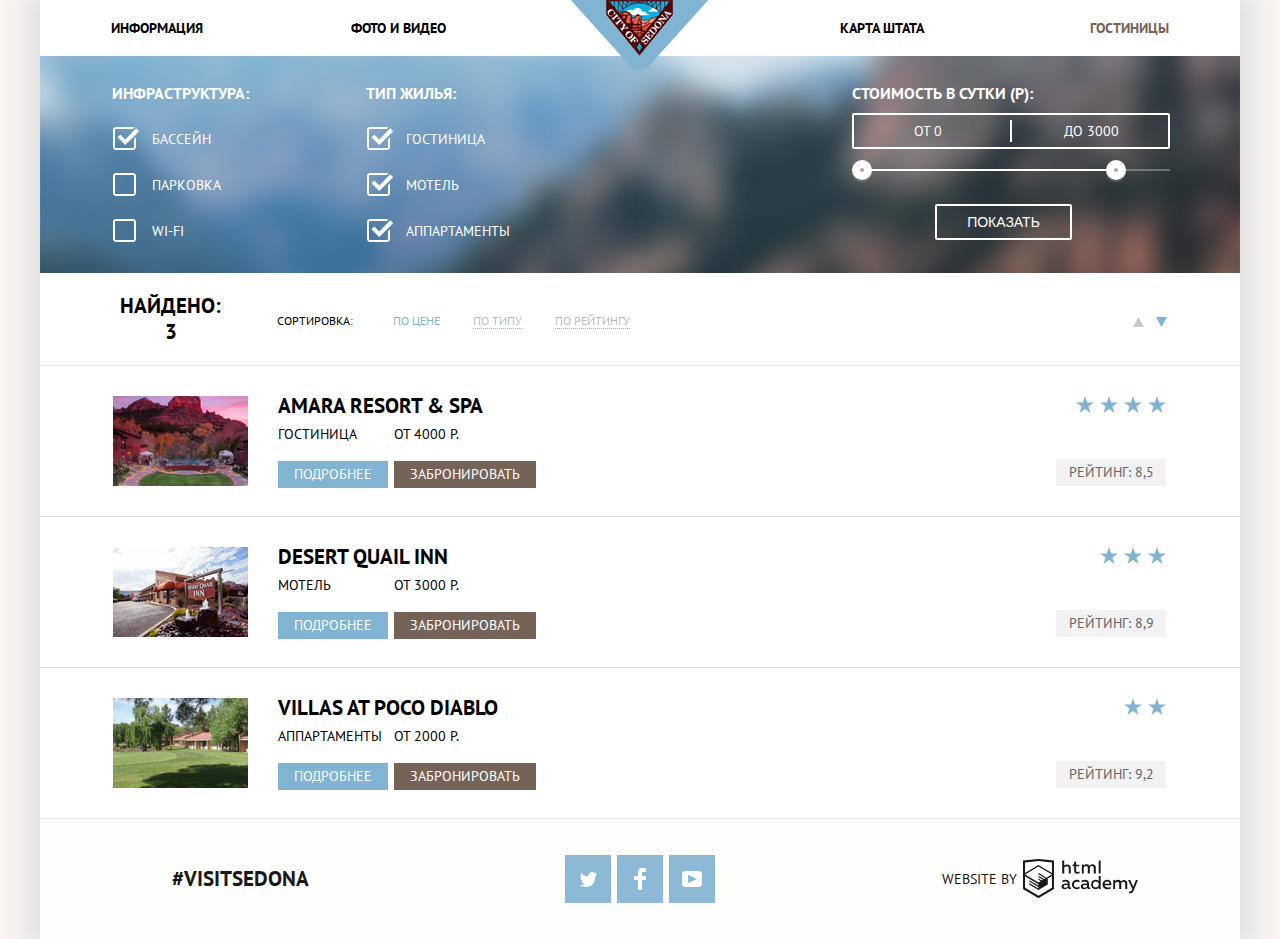
==== commit ad1a9af6: "Тень, форматирование, порядок подключения" ====
--- a/catalog.html
+++ b/catalog.html
@@ -1,268 +1,333 @@
 <!DOCTYPE html>
 <html>
-	<head>
-		<meta charset="utf-8">
-		<title>Седона: поиск отелей</title>
-		<link href="css/normalize.css" rel="stylesheet">
-		<link href="css/style.css" rel="stylesheet">
-		<link href='https://fonts.googleapis.com/css?family=PT+Sans:400,700&subset=latin,cyrillic' rel='stylesheet' type='text/css'>
-	</head>
-	<body class="inner-page">
-		<header class="main-header">
-			<nav class="main-navigation">
-				<a class="header-logo" href="index.html">
-						<img src="img/logo.png" width="138" height="70" alt="Логотип city of Sedona">
-				</a>
-				<div class="container">
-					<ul class="site-navigation site-navigation-left">
-						<li><a href="info.html">информация</a></li>
-						<li><a href="photo.html">фото и видео</a></li>
-					</ul>
-					
-					<ul class="site-navigation site-navigation-right">
-						<li><a href="statemap.html">карта штата</a></li>
-						<li><a class="current-page">гостиницы</a></li>
-					</ul>
-				</div>
-			</nav>
-		</header>
-		<main class="container">
-			<section class="searching-options">
-				<h1 class="visually-hidden">Параметры поиска</h1>
-				<form class="filter" method="get" action="https://echo.htmlacademy.ru">
-					<div class="filter-infrastructure">
-						<fieldset>
-							<legend>Инфраструктура:</legend>
-							<ul>
-								<li class="filter-option">
-									<input class="visually-hidden filter-input filter-input-checkbox" type="checkbox" name="waterpool" id="filter-waterpool" checked>
-									<div class="checkbox-indicator"></div>
-									<label for="filter-waterpool">Бассейн</label>
-								</li>
-								<li class="filter-option">
-									<input class="visually-hidden filter-input filter-input-checkbox" type="checkbox" name="parking" id="filter-parking">
-									<div class="checkbox-indicator"></div>
-									<label for="filter-parking">Парковка</label>
-								</li>
-								<li class="filter-option">
-									<input class="visually-hidden filter-input filter-input-checkbox" type="checkbox" name="wifi" id="filter-wifi">
-									<div class="checkbox-indicator"></div>
-									<label for="filter-wifi">wi-fi</label>
-								</li>
-							</ul>
-						</fieldset>
-					</div>
-					<div class="filter-type">
-						<fieldset>
-							<legend>Тип жилья:</legend>
-							<ul>
-								<li class="filter-option">
-									<input class="visually-hidden filter-input filter-input-checkbox" type="checkbox" name="hotel" id="filter-hotel" checked>
-									<div class="checkbox-indicator"></div>
-									<label for="filter-hotel">Гостиница</label>
-								</li>
-								<li class="filter-option">
-									<input class="visually-hidden filter-input filter-input-checkbox" type="checkbox" name="motel" id="filter-motel" checked>
-									<div class="checkbox-indicator"></div>
-									<label for="filter-motel">Мотель</label>
-								</li>
-								<li class="filter-option">
-									<input class="visually-hidden filter-input filter-input-checkbox" type="checkbox" name="apartments" id="filter-apartments" checked>
-									<div class="checkbox-indicator"></div>
-									<label for="filter-apartments">Аппартаменты</label>
-								</li>
-							</ul>
-						</fieldset>
-					</div>
-					<div class="filter-prise">
-						<fieldset>
-							<legend>Стоимость в сутки (р):</legend>
-							<section class="range-filter">
-								<div class="price-controls">
-									<label class="min-price">От <input class="prise-field" type="text" name="min-price" value="0"></label>
-									<label class="max-price">До <input class="prise-field" type="text" name="max-price" value="3000"></label>
-								</div>
-								<div class="range-controls">
-									<div class="scale">
-										<div class="bar"></div>
-									</div>
-									<div class="range-toggle range-toggle-min"><span class="visually-hidden">min</span>
-										<svg xmlns="http://www.w3.org/2000/svg" width="20" height="23" viewBox="0 0 20 23"><path opacity=".3" fill="#ABABAB" d="M10 20C4.477 20 0 15.522 0 10v2c0 5.522 4.477 10 10 10 5.522 0 10-4.478 10-10v-2c0 5.522-4.478 10-10 10z"/><circle fill="#FFF" cx="10" cy="10" r="10"/><circle fill="#ABABAB" cx="10" cy="10" r="2"/></svg>
-									</div>
-									<div class="range-toggle range-toggle-max"><span class="visually-hidden">max</span>
-										<svg xmlns="http://www.w3.org/2000/svg" width="20" height="23" viewBox="0 0 20 23"><path opacity=".3" fill="#ABABAB" d="M10 20C4.477 20 0 15.522 0 10v2c0 5.522 4.477 10 10 10 5.522 0 10-4.478 10-10v-2c0 5.522-4.478 10-10 10z"/><circle fill="#FFF" cx="10" cy="10" r="10"/><circle fill="#ABABAB" cx="10" cy="10" r="2"/></svg>
-									</div>
-								</div>
-							</section>
-						</fieldset>
-						<button type="submit" class="filter-button button">Показать</button>
-					</div>
-				</form>
-			</section>
-			<section class="search-results">
-				<div class="number-of-coincidences">
-					<span>Найдено: 3</span>
-				</div>
-				<section class="sort">
-					<p class="sort-text">Сортировка:</p>
-					<ul class="sort-links">
-						<li class="sort-links-current">По цене</li>
-						<li><a href="#">По типу</a></li>
-						<li><a href="#">По рейтингу</a></li>
-					</ul>
-				</section>
-				<section class="sort-buttons">
-					<ul class="sort-buttons-list">
-						<li>
-							<a class="sort-buttons-up" href="#"><span class="visually-hidden">По возрастанию</span>
-								<svg xmlns="http://www.w3.org/2000/svg" width="11" height="10" viewBox="0 0 11 10"><path fill="#231F20" d="M5.5 0L0 10h11z"/></svg>
-							</a>
-						</li>
-						<li>
-							<a class="sort-buttons-down current"><span class="visually-hidden">По убыванию</span>
-								<svg xmlns="http://www.w3.org/2000/svg" width="11" height="10" viewBox="0 0 11 10"><path fill="#231F20" d="M5.5 10L0 0h11"/></svg>
-							</a>
-						</li>
-					</ul>
-				</section>
-			</section>
-			
-			<section class="catalog">
-				<h2 class="visually-hidden">Результаты поиска</h2>
-				<ul class="results-list">
-					<li class="results-item">
-						<a class="results-picture" href="#">
-							<img src="img/amara_resort_small.jpg" width="135" height="90" alt="Гостиница Amara resort&spa">
-						</a>
-						<div class="middle-section">
-							<h3 class="hotel-title">
-								<a href="#">Amara resort &amp; spa</a>
-							</h3>
-							<div class="results">
-								<div class="results-item-links results-left">
-									<span class="results-apartment-category">Гостиница</span>
-									<p class="results-item-info">
-										<a class="button" href="#">Подробнее</a>
-									</p>
-								</div>
-								<div class="results-item-links results-right">
-									<span class="results-price-category">От 4000 р.</span>
-									<p class="results-item-book">
-										<a class="button" href="#">Забронировать</a>
-									</p>
-								</div>
-							</div>
-						</div>
-						<div class="rating">
-							<div class="rating-top">
-								<span class="stars stars-4 visually-hidden">4 звезды</span>
-								<svg xmlns="http://www.w3.org/2000/svg" width="18" height="17" viewBox="0 0 18 17"><path fill="#81B3D2" d="M9.002 0l2.126 6.494h6.877l-5.564 4.012L14.566 17l-5.564-4.013L3.438 17l2.126-6.494L0 6.494h6.878z"/></svg>
-								<svg xmlns="http://www.w3.org/2000/svg" width="18" height="17" viewBox="0 0 18 17"><path fill="#81B3D2" d="M9.002 0l2.126 6.494h6.877l-5.564 4.012L14.566 17l-5.564-4.013L3.438 17l2.126-6.494L0 6.494h6.878z"/></svg>
-								<svg xmlns="http://www.w3.org/2000/svg" width="18" height="17" viewBox="0 0 18 17"><path fill="#81B3D2" d="M9.002 0l2.126 6.494h6.877l-5.564 4.012L14.566 17l-5.564-4.013L3.438 17l2.126-6.494L0 6.494h6.878z"/></svg>
-								<svg xmlns="http://www.w3.org/2000/svg" width="18" height="17" viewBox="0 0 18 17"><path fill="#81B3D2" d="M9.002 0l2.126 6.494h6.877l-5.564 4.012L14.566 17l-5.564-4.013L3.438 17l2.126-6.494L0 6.494h6.878z"/></svg>
-							</div>
-							<div class="rating-bottom">
-								<span class="rating-text">Рейтинг: 8,5</span>
-							</div>
-						</div>
-					</li>
-					<li class="results-item">
-						<a class="results-picture" href="#">
-							<img src="img/desert_quail_small.jpg" width="135" height="90" alt="Мотель Desert Quail inn">
-						</a>
-						<div class="middle-section">
-							<h3 class="hotel-title">
-								<a href="#">Desert Quail inn</a>
-							</h3>
-							<div class="results">							
-								<div class="results-item-links results-left">
-									<span class="results-apartment-category">Мотель</span>
-									<p class="results-item-info">
-										<a class="button" href="#">Подробнее</a>
-									</p>
-								</div>
-								<div class="results-item-links results-right">
-									<span class="results-price-category">От 3000 р.</span>
-									<p class="results-item-book">
-										<a class="button" href="#">Забронировать</a>
-									</p>	
-								</div>
-							</div>
-						</div>
-						<div class="rating">
-							<div class="rating-top">
-								<span class="stars stars-3 visually-hidden">3 звезды</span>
-								<svg xmlns="http://www.w3.org/2000/svg" width="18" height="17" viewBox="0 0 18 17"><path fill="#81B3D2" d="M9.002 0l2.126 6.494h6.877l-5.564 4.012L14.566 17l-5.564-4.013L3.438 17l2.126-6.494L0 6.494h6.878z"/></svg>
-								<svg xmlns="http://www.w3.org/2000/svg" width="18" height="17" viewBox="0 0 18 17"><path fill="#81B3D2" d="M9.002 0l2.126 6.494h6.877l-5.564 4.012L14.566 17l-5.564-4.013L3.438 17l2.126-6.494L0 6.494h6.878z"/></svg>
-								<svg xmlns="http://www.w3.org/2000/svg" width="18" height="17" viewBox="0 0 18 17"><path fill="#81B3D2" d="M9.002 0l2.126 6.494h6.877l-5.564 4.012L14.566 17l-5.564-4.013L3.438 17l2.126-6.494L0 6.494h6.878z"/></svg>
-							</div>
-							<div class="rating-bottom">
-								<span class="rating-text">Рейтинг: 8,9</span>
-							</div>
-						</div>
-					</li>
-					<li class="results-item">
-						<a class="results-picture" href="#">
-							<img src="img/villas_at_poco_small.jpg" width="135" height="90" alt="Аппартаменты Villas at Poco Diablo">
-						</a>
-						<div class="middle-section">
-							<h3 class="hotel-title">
-								<a href="#">Villas at Poco Diablo</a>
-							</h3>
-							<div class="results">						
-								<div class="results-item-links results-left">
-									<span class="results-apartment-category">Аппартаменты</span>
-									<p class="results-item-info">
-										<a class="button" href="#">Подробнее</a>
-									</p>
-								</div>
-								<div class="results-item-links results-right">
-									<span class="results-price-category">От 2000 р.</span>
-									<p class="results-item-book">
-										<a class="button" href="#">Забронировать</a>
-									</p>
-								</div>
-							</div>
-						</div>
-						<div class="rating">
-							<div class="rating-top">
-								<span class="stars stars-2 visually-hidden">2 звезды</span>
-								<svg xmlns="http://www.w3.org/2000/svg" width="18" height="17" viewBox="0 0 18 17"><path fill="#81B3D2" d="M9.002 0l2.126 6.494h6.877l-5.564 4.012L14.566 17l-5.564-4.013L3.438 17l2.126-6.494L0 6.494h6.878z"/></svg>
-								<svg xmlns="http://www.w3.org/2000/svg" width="18" height="17" viewBox="0 0 18 17"><path fill="#81B3D2" d="M9.002 0l2.126 6.494h6.877l-5.564 4.012L14.566 17l-5.564-4.013L3.438 17l2.126-6.494L0 6.494h6.878z"/></svg>
-							</div>
-							<div class="rating-bottom">
-								<span class="rating-text">Рейтинг: 9,2</span>
-							</div>
-						</div>
-					</li>
-				</ul>
-			</section>
-		</main>
-		<footer class="main-footer">
-			<div class="container">
-				<p class="footer-hashtag">#visitsedona</p>
-				<div class="footer-social">
-					<ul>
-						<li><a class="social-button" href="#"><span class="visually-hidden">Твиттер</span>
-						<svg xmlns="http://www.w3.org/2000/svg" xmlns:xlink="http://www.w3.org/1999/xlink" width="17" height="15" viewBox="0 0 17 15"><image overflow="visible" width="17" height="15" /><path fill="#FFF" d="M10.95.144c1.685-.496 2.984.27 3.577 1.179.673-.231 1.331-.481 2.011-.708a2.345 2.345 0 0 1-.857 1.768c.685.17 1.304-.491 1.304-.491-.169 1-1.006 1.788-1.563 2.024-.231 6.75-3.175 11.217-10.077 11.082h-.446c-.41 0-4.164-.46-4.898-1.887 2.271.196 3.893-.422 4.693-1.177-.96-.3-2.679-.477-2.979-2.95.349.106.564.228 1.19.119C1.705 8.247.374 7.53.448 5.33c.285.328 1.067.536 1.34.472C1.085 5.561-.182 2.442.894.85c1.818 1.854 3.735 3.606 7.152 3.773C8.254 2.33 9.183.793 10.95.144z"/></svg>
-						</a></li>
-						<li><a class="social-button" href="#"><span class="visually-hidden">Фейсбук</span>
-						<svg xmlns="http://www.w3.org/2000/svg" width="12" height="22" viewBox="0 0 12 22"><path fill="#FFF" d="M12 4V0H8a4 4 0 0 0-4 4v4H0v4h4v10h4V12h4V8H8V4h4z"/></svg></a>
-						</li>
-						<li><a class="social-button" href="#"><span class="visually-hidden">Ютьюб</span>
-						<svg xmlns="http://www.w3.org/2000/svg" xmlns:xlink="http://www.w3.org/1999/xlink" width="20" height="16" viewBox="0 0 20 16"><image overflow="visible" width="20" height="16" /><path fill="#FFF" d="M17 0H3C1.35 0 0 1.35 0 3v10c0 1.65 1.35 3 3 3h14c1.65 0 3-1.35 3-3V3c0-1.65-1.35-3-3-3zM6.027 11.998V4.002L15.014 8l-8.987 3.998z"/></svg></a>
-						</li>
-					</ul>
-				</div>
-				<div class="footer-copyright">
-					<span>website by</span>
-					<div class="footer-img-container">
-						<a class="footer-copyright-button" href="https://htmlacademy.ru"><span class="visually-hidden">HTML Academy</span>
-						<svg id="Layer_1" data-name="Layer 1" xmlns="http://www.w3.org/2000/svg" viewBox="0 0 108.08 36.85"><title>logo-htmlacademy-small1</title><path width="115" height="41" d="M44.61,26.88a2,2,0,0,0,.55-0.1v1.33a3.25,3.25,0,0,1-1.18.21,1.67,1.67,0,0,1-1.67-1,4.84,4.84,0,0,1-3.14,1.08c-1.51,0-2.91-.83-2.91-2.55,0-2.13,2-2.79,3.71-2.79a11.08,11.08,0,0,1,2.17.25v-0.3c0-1-.76-1.77-2.19-1.77a7.42,7.42,0,0,0-3,.64v-1.7a10.21,10.21,0,0,1,3.19-.55c2.36,0,3.81,1.12,3.81,3.65v3a0.54,0.54,0,0,0,.49.59h0.17Zm-6.44-1.13A1.35,1.35,0,0,0,39.63,27h0.11a3.39,3.39,0,0,0,2.41-1V24.58a9.72,9.72,0,0,0-1.81-.21c-1,0-2.16.33-2.16,1.38h0Zm12.36-6.11a5,5,0,0,1,2.57.64V22a4.08,4.08,0,0,0-2.3-.7,2.75,2.75,0,1,0,0,5.49,5,5,0,0,0,2.43-.64v1.71a6.27,6.27,0,0,1-2.76.57A4.21,4.21,0,0,1,46,24.51q0-.21,0-0.41a4.32,4.32,0,0,1,4.18-4.46h0.38Zm12.17,7.24a2,2,0,0,0,.55-0.1v1.33a3.25,3.25,0,0,1-1.18.21,1.67,1.67,0,0,1-1.67-1,4.84,4.84,0,0,1-3.14,1.08c-1.51,0-2.91-.83-2.91-2.55,0-2.13,2-2.79,3.71-2.79a11.08,11.08,0,0,1,2.17.25v-0.3c0-1-.76-1.77-2.19-1.77a7.42,7.42,0,0,0-3,.64v-1.7a10.21,10.21,0,0,1,3.19-.55c2.36,0,3.81,1.12,3.81,3.65v3a0.54,0.54,0,0,0,.49.59h0.17Zm-6.44-1.13A1.35,1.35,0,0,0,57.73,27h0.11a3.39,3.39,0,0,0,2.41-1V24.58a9.72,9.72,0,0,0-1.81-.21c-1.06,0-2.16.33-2.16,1.38h0ZM73,16V28.2H71.35V26.88a3.88,3.88,0,0,1-3.19,1.54,4.4,4.4,0,0,1,0-8.78,3.81,3.81,0,0,1,3,1.3V16H73Zm-4.53,5.22a2.76,2.76,0,1,0,0,5.52A2.86,2.86,0,0,0,71.15,25V23A2.91,2.91,0,0,0,68.49,21.27ZM79,19.64c3.31,0,4.46,2.68,3.92,5.09H76.7c0.21,1.5,1.67,2.11,3.19,2.11a6.11,6.11,0,0,0,2.64-.59v1.6a7.14,7.14,0,0,1-3,.57C77,28.42,74.78,27,74.78,24a4.18,4.18,0,0,1,4-4.39H79Zm0.09,1.54a2.28,2.28,0,0,0-2.44,2.1v0.06H81.3A2,2,0,0,0,79.13,21.18Zm5.73,7V19.87h1.65v1a3.81,3.81,0,0,1,2.78-1.27A2.86,2.86,0,0,1,91.89,21a4.12,4.12,0,0,1,2.91-1.33A3.06,3.06,0,0,1,98,23V28.2h-1.9V23.05a1.59,1.59,0,0,0-1.42-1.75H94.42a2.8,2.8,0,0,0-2.07,1.12V28.2h-1.9V23.05A1.59,1.59,0,0,0,89,21.31H88.8a3,3,0,0,0-2.21,1.29v5.63H84.86Zm21.31-8.33h1.9l-3.91,9.46c-0.9,2.17-2.09,2.86-3.35,2.86a4.76,4.76,0,0,1-1.1-.14V30.46a2.86,2.86,0,0,0,.85.12c0.9,0,1.58-.64,2.07-1.9l0.17-.42-4-8.4h2l2.86,6.29ZM38.73,1.46V6.22a3.81,3.81,0,0,1,2.7-1.14,3.25,3.25,0,0,1,3.44,3.4v5.15H43V8.72a1.81,1.81,0,0,0-1.61-2h-0.3a2.93,2.93,0,0,0-2.32,1.39v5.52h-1.9V1.46h1.9ZM49.94,2.31v3h3V6.91h-3v3.81c0,1.1.5,1.46,1.58,1.46a4.49,4.49,0,0,0,1.69-.33v1.6A6.8,6.8,0,0,1,51,13.8a2.55,2.55,0,0,1-2.86-2.74V6.89H46.58V5.26h1.5V2.74Zm5.4,11.31V5.28H57v1A3.81,3.81,0,0,1,59.77,5a2.86,2.86,0,0,1,2.6,1.33A4.12,4.12,0,0,1,65.28,5,3.06,3.06,0,0,1,68.44,8.4v5.21h-1.9V8.46a1.59,1.59,0,0,0-1.42-1.75H64.89a2.8,2.8,0,0,0-2.07,1.12v5.78h-1.9V8.46A1.59,1.59,0,0,0,59.5,6.71H59.27A3,3,0,0,0,57.06,8v5.63H55.34ZM71.17,1.45H73V13.6H71.17V1.45ZM14.71,0H14.55L0,1.54V28.21l14.55,8.66,14.55-8.66V1.54Zm12.5,27.1L14.55,34.64,1.9,27.12V16.18l12.59,7.5V25L5.86,19.9v1.31l8.68,5.21v1.39L5.87,22.65V24l8.68,5.21,8.75-5.24V18.31L27.2,16V27.12Zm0-12.53-3.48,2-1.6,1L14.51,13v1.31L21,18.23H21l-0.14.09-1,.54-5.37-3.2V17l4.24,2.52-1,.67-3.2-1.9v1.31l2.1,1.24L14.5,22.1,2,14.65,14.51,7.11Zm0-1.32L14.49,5.76,1.91,13.25v-10L14.56,1.92,27.21,3.25v10h0Z" transform="translate(0 -0.02)" fill="#231f20"/></svg>
-						</a>
-					</div>
-				</div>
-			</div>
-		</footer>
-	</body>
+  <head>
+    <meta charset="utf-8">
+    <title>Седона: поиск отелей</title>
+    <link href="https://fonts.googleapis.com/css?family=PT+Sans:400,700&subset=latin,cyrillic" rel="stylesheet" type="text/css">
+    <link href="css/normalize.css" rel="stylesheet">
+    <link href="css/style-min.css" rel="stylesheet">
+  </head>
+  <body class="inner-page">
+    <div class="cover">
+      <header class="main-header">
+        <nav class="main-navigation">
+          <a class="header-logo" href="index.html">
+          <img src="img/logo.png" width="138" height="70" alt="Логотип city of Sedona">
+          </a>
+          <div class="container">
+            <ul class="site-navigation site-navigation-left">
+              <li><a href="info.html">информация</a>
+              </li>
+              <li><a href="photo.html">фото и видео</a>
+              </li>
+            </ul>
+            <ul class="site-navigation site-navigation-right">
+              <li><a href="statemap.html">карта штата</a>
+              </li>
+              <li><a class="current-page">гостиницы</a>
+              </li>
+            </ul>
+          </div>
+        </nav>
+      </header>
+      <main class="container">
+        <section class="searching-options">
+          <h1 class="visually-hidden">Параметры поиска</h1>
+          <form class="filter" method="get" action="https://echo.htmlacademy.ru">
+            <div class="filter-infrastructure">
+              <fieldset>
+                <legend>Инфраструктура:</legend>
+                <ul>
+                  <li class="filter-option">
+                    <input class="visually-hidden filter-input filter-input-checkbox" type="checkbox" name="waterpool" id="filter-waterpool" checked>
+                    <div class="checkbox-indicator"></div>
+                    <label for="filter-waterpool">Бассейн</label>
+                  </li>
+                  <li class="filter-option">
+                    <input class="visually-hidden filter-input filter-input-checkbox" type="checkbox" name="parking" id="filter-parking">
+                    <div class="checkbox-indicator"></div>
+                    <label for="filter-parking">Парковка</label>
+                  </li>
+                  <li class="filter-option">
+                    <input class="visually-hidden filter-input filter-input-checkbox" type="checkbox" name="wifi" id="filter-wifi">
+                    <div class="checkbox-indicator"></div>
+                    <label for="filter-wifi">wi-fi</label>
+                  </li>
+                </ul>
+              </fieldset>
+            </div>
+            <div class="filter-type">
+              <fieldset>
+                <legend>Тип жилья:</legend>
+                <ul>
+                  <li class="filter-option">
+                    <input class="visually-hidden filter-input filter-input-checkbox" type="checkbox" name="hotel" id="filter-hotel" checked>
+                    <div class="checkbox-indicator"></div>
+                    <label for="filter-hotel">Гостиница</label>
+                  </li>
+                  <li class="filter-option">
+                    <input class="visually-hidden filter-input filter-input-checkbox" type="checkbox" name="motel" id="filter-motel" checked>
+                    <div class="checkbox-indicator"></div>
+                    <label for="filter-motel">Мотель</label>
+                  </li>
+                  <li class="filter-option">
+                    <input class="visually-hidden filter-input filter-input-checkbox" type="checkbox" name="apartments" id="filter-apartments" checked>
+                    <div class="checkbox-indicator"></div>
+                    <label for="filter-apartments">Аппартаменты</label>
+                  </li>
+                </ul>
+              </fieldset>
+            </div>
+            <div class="filter-price">
+              <fieldset>
+                <legend>Стоимость в сутки (р):</legend>
+                <section class="range-filter">
+                  <div class="price-controls">
+                    <label class="min-price">От
+                    <input class="price-field" type="text" name="min-price" value="0">
+                    </label>
+                    <label class="max-price">До
+                    <input class="price-field" type="text" name="max-price" value="3000">
+                    </label>
+                  </div>
+                  <div class="range-controls">
+                    <div class="scale">
+                      <div class="bar"></div>
+                    </div>
+                    <div class="range-toggle range-toggle-min">
+                      <span class="visually-hidden">min</span>
+                      <svg xmlns="http://www.w3.org/2000/svg" width="20" height="23" viewBox="0 0 20 23">
+                        <path opacity=".3" fill="#ABABAB" d="M10 20C4.477 20 0 15.522 0 10v2c0 5.522 4.477 10 10 10 5.522 0 10-4.478 10-10v-2c0 5.522-4.478 10-10 10z" />
+                        <circle fill="#FFF" cx="10" cy="10" r="10" />
+                        <circle fill="#ABABAB" cx="10" cy="10" r="2" />
+                      </svg>
+                    </div>
+                    <div class="range-toggle range-toggle-max">
+                      <span class="visually-hidden">max</span>
+                      <svg xmlns="http://www.w3.org/2000/svg" width="20" height="23" viewBox="0 0 20 23">
+                        <path opacity=".3" fill="#ABABAB" d="M10 20C4.477 20 0 15.522 0 10v2c0 5.522 4.477 10 10 10 5.522 0 10-4.478 10-10v-2c0 5.522-4.478 10-10 10z" />
+                        <circle fill="#FFF" cx="10" cy="10" r="10" />
+                        <circle fill="#ABABAB" cx="10" cy="10" r="2" />
+                      </svg>
+                    </div>
+                  </div>
+                </section>
+              </fieldset>
+              <button type="submit" class="filter-button button">Показать</button>
+            </div>
+          </form>
+        </section>
+        <section class="search-results">
+          <div class="number-of-coincidences">
+            <span>Найдено: 3</span>
+          </div>
+          <section class="sort">
+            <p class="sort-text">Сортировка:</p>
+            <ul class="sort-links">
+              <li class="sort-links-current">По цене</li>
+              <li><a href="#">По типу</a>
+              </li>
+              <li><a href="#">По рейтингу</a>
+              </li>
+            </ul>
+          </section>
+          <section class="sort-buttons">
+            <ul class="sort-buttons-list">
+              <li>
+                <a class="sort-buttons-up" href="#">
+                  <span class="visually-hidden">По возрастанию</span>
+                  <svg xmlns="http://www.w3.org/2000/svg" width="11" height="10" viewBox="0 0 11 10">
+                    <path fill="#231F20" d="M5.5 0L0 10h11z"/>
+                  </svg>
+                </a>
+              </li>
+              <li>
+                <a class="sort-buttons-down current">
+                  <span class="visually-hidden">По убыванию</span>
+                  <svg xmlns="http://www.w3.org/2000/svg" width="11" height="10" viewBox="0 0 11 10">
+                    <path fill="#231F20" d="M5.5 10L0 0h11"/>
+                  </svg>
+                </a>
+              </li>
+            </ul>
+          </section>
+        </section>
+        <section class="catalog">
+          <h2 class="visually-hidden">Результаты поиска</h2>
+          <ul class="results-list">
+            <li class="results-item">
+              <a class="results-picture" href="#">
+              <img src="img/amara_resort_small.jpg" width="135" height="90" alt="Гостиница Amara resort&spa">
+              </a>
+              <div class="middle-section">
+                <h3 class="hotel-title">
+                  <a href="#">Amara resort &amp; spa</a>
+                </h3>
+                <div class="results">
+                  <div class="results-item-links results-left">
+                    <span class="results-apartment-category">Гостиница</span>
+                    <p class="results-item-info">
+                      <a class="button" href="#">Подробнее</a>
+                    </p>
+                  </div>
+                  <div class="results-item-links results-right">
+                    <span class="results-price-category">От 4000 р.</span>
+                    <p class="results-item-book">
+                      <a class="button" href="#">Забронировать</a>
+                    </p>
+                  </div>
+                </div>
+              </div>
+              <div class="rating">
+                <div class="rating-top">
+                  <span class="stars stars-4 visually-hidden">4 звезды</span>
+                  <svg xmlns="http://www.w3.org/2000/svg" width="18" height="17" viewBox="0 0 18 17">
+                    <path fill="#81B3D2" d="M9.002 0l2.126 6.494h6.877l-5.564 4.012L14.566 17l-5.564-4.013L3.438 17l2.126-6.494L0 6.494h6.878z" />
+                  </svg>
+                  <svg xmlns="http://www.w3.org/2000/svg" width="18" height="17" viewBox="0 0 18 17">
+                    <path fill="#81B3D2" d="M9.002 0l2.126 6.494h6.877l-5.564 4.012L14.566 17l-5.564-4.013L3.438 17l2.126-6.494L0 6.494h6.878z" />
+                  </svg>
+                  <svg xmlns="http://www.w3.org/2000/svg" width="18" height="17" viewBox="0 0 18 17">
+                    <path fill="#81B3D2" d="M9.002 0l2.126 6.494h6.877l-5.564 4.012L14.566 17l-5.564-4.013L3.438 17l2.126-6.494L0 6.494h6.878z" />
+                  </svg>
+                  <svg xmlns="http://www.w3.org/2000/svg" width="18" height="17" viewBox="0 0 18 17">
+                    <path fill="#81B3D2" d="M9.002 0l2.126 6.494h6.877l-5.564 4.012L14.566 17l-5.564-4.013L3.438 17l2.126-6.494L0 6.494h6.878z" />
+                  </svg>
+                </div>
+                <div class="rating-bottom">
+                  <span class="rating-text">Рейтинг: 8,5</span>
+                </div>
+              </div>
+            </li>
+            <li class="results-item">
+              <a class="results-picture" href="#">
+              <img src="img/desert_quail_small.jpg" width="135" height="90" alt="Мотель Desert Quail inn">
+              </a>
+              <div class="middle-section">
+                <h3 class="hotel-title">
+                  <a href="#">Desert Quail inn</a>
+                </h3>
+                <div class="results">
+                  <div class="results-item-links results-left">
+                    <span class="results-apartment-category">Мотель</span>
+                    <p class="results-item-info">
+                      <a class="button" href="#">Подробнее</a>
+                    </p>
+                  </div>
+                  <div class="results-item-links results-right">
+                    <span class="results-price-category">От 3000 р.</span>
+                    <p class="results-item-book">
+                      <a class="button" href="#">Забронировать</a>
+                    </p>
+                  </div>
+                </div>
+              </div>
+              <div class="rating">
+                <div class="rating-top">
+                  <span class="stars stars-3 visually-hidden">3 звезды</span>
+                  <svg xmlns="http://www.w3.org/2000/svg" width="18" height="17" viewBox="0 0 18 17">
+                    <path fill="#81B3D2" d="M9.002 0l2.126 6.494h6.877l-5.564 4.012L14.566 17l-5.564-4.013L3.438 17l2.126-6.494L0 6.494h6.878z" />
+                  </svg>
+                  <svg xmlns="http://www.w3.org/2000/svg" width="18" height="17" viewBox="0 0 18 17">
+                    <path fill="#81B3D2" d="M9.002 0l2.126 6.494h6.877l-5.564 4.012L14.566 17l-5.564-4.013L3.438 17l2.126-6.494L0 6.494h6.878z" />
+                  </svg>
+                  <svg xmlns="http://www.w3.org/2000/svg" width="18" height="17" viewBox="0 0 18 17">
+                    <path fill="#81B3D2" d="M9.002 0l2.126 6.494h6.877l-5.564 4.012L14.566 17l-5.564-4.013L3.438 17l2.126-6.494L0 6.494h6.878z" />
+                  </svg>
+                </div>
+                <div class="rating-bottom">
+                  <span class="rating-text">Рейтинг: 8,9</span>
+                </div>
+              </div>
+            </li>
+            <li class="results-item">
+              <a class="results-picture" href="#">
+              <img src="img/villas_at_poco_small.jpg" width="135" height="90" alt="Аппартаменты Villas at Poco Diablo">
+              </a>
+              <div class="middle-section">
+                <h3 class="hotel-title">
+                  <a href="#">Villas at Poco Diablo</a>
+                </h3>
+                <div class="results">
+                  <div class="results-item-links results-left">
+                    <span class="results-apartment-category">Аппартаменты</span>
+                    <p class="results-item-info">
+                      <a class="button" href="#">Подробнее</a>
+                    </p>
+                  </div>
+                  <div class="results-item-links results-right">
+                    <span class="results-price-category">От 2000 р.</span>
+                    <p class="results-item-book">
+                      <a class="button" href="#">Забронировать</a>
+                    </p>
+                  </div>
+                </div>
+              </div>
+              <div class="rating">
+                <div class="rating-top">
+                  <span class="stars stars-2 visually-hidden">2 звезды</span>
+                  <svg xmlns="http://www.w3.org/2000/svg" width="18" height="17" viewBox="0 0 18 17">
+                    <path fill="#81B3D2" d="M9.002 0l2.126 6.494h6.877l-5.564 4.012L14.566 17l-5.564-4.013L3.438 17l2.126-6.494L0 6.494h6.878z" />
+                  </svg>
+                  <svg xmlns="http://www.w3.org/2000/svg" width="18" height="17" viewBox="0 0 18 17">
+                    <path fill="#81B3D2" d="M9.002 0l2.126 6.494h6.877l-5.564 4.012L14.566 17l-5.564-4.013L3.438 17l2.126-6.494L0 6.494h6.878z" />
+                  </svg>
+                </div>
+                <div class="rating-bottom">
+                  <span class="rating-text">Рейтинг: 9,2</span>
+                </div>
+              </div>
+            </li>
+          </ul>
+        </section>
+      </main>
+      <footer class="main-footer">
+        <div class="container">
+          <p class="footer-hashtag">#visitsedona</p>
+          <div class="footer-social">
+            <ul>
+              <li>
+                <a class="social-button" href="#">
+                  <span class="visually-hidden">Твиттер</span>
+                  <svg xmlns="http://www.w3.org/2000/svg" xmlns:xlink="http://www.w3.org/1999/xlink" width="17" height="15" viewBox="0 0 17 15">
+                    <image overflow="visible" width="17" height="15" />
+                    <path fill="#FFF" d="M10.95.144c1.685-.496 2.984.27 3.577 1.179.673-.231 1.331-.481 2.011-.708a2.345 2.345 0 0 1-.857 1.768c.685.17 1.304-.491 1.304-.491-.169 1-1.006 1.788-1.563 2.024-.231 6.75-3.175 11.217-10.077 11.082h-.446c-.41 0-4.164-.46-4.898-1.887 2.271.196 3.893-.422 4.693-1.177-.96-.3-2.679-.477-2.979-2.95.349.106.564.228 1.19.119C1.705 8.247.374 7.53.448 5.33c.285.328 1.067.536 1.34.472C1.085 5.561-.182 2.442.894.85c1.818 1.854 3.735 3.606 7.152 3.773C8.254 2.33 9.183.793 10.95.144z"/>
+                  </svg>
+                </a>
+              </li>
+              <li>
+                <a class="social-button" href="#">
+                  <span class="visually-hidden">Фейсбук</span>
+                  <svg xmlns="http://www.w3.org/2000/svg" width="12" height="22" viewBox="0 0 12 22">
+                    <path fill="#FFF" d="M12 4V0H8a4 4 0 0 0-4 4v4H0v4h4v10h4V12h4V8H8V4h4z"/>
+                  </svg>
+                </a>
+              </li>
+              <li>
+                <a class="social-button" href="#">
+                  <span class="visually-hidden">Ютьюб</span>
+                  <svg xmlns="http://www.w3.org/2000/svg" xmlns:xlink="http://www.w3.org/1999/xlink" width="20" height="16" viewBox="0 0 20 16">
+                    <image overflow="visible" width="20" height="16" />
+                    <path fill="#FFF" d="M17 0H3C1.35 0 0 1.35 0 3v10c0 1.65 1.35 3 3 3h14c1.65 0 3-1.35 3-3V3c0-1.65-1.35-3-3-3zM6.027 11.998V4.002L15.014 8l-8.987 3.998z"/>
+                  </svg>
+                </a>
+              </li>
+            </ul>
+          </div>
+          <div class="footer-copyright">
+            <span>website by</span>
+            <div class="footer-img-container">
+              <a class="footer-copyright-button" href="https://htmlacademy.ru">
+                <span class="visually-hidden">HTML Academy</span>
+                <svg id="Layer_1" data-name="Layer 1" xmlns="http://www.w3.org/2000/svg" viewBox="0 0 108.08 36.85">
+                  <title>logo-htmlacademy-small1</title>
+                  <path d="M44.61,26.88a2,2,0,0,0,.55-0.1v1.33a3.25,3.25,0,0,1-1.18.21,1.67,1.67,0,0,1-1.67-1,4.84,4.84,0,0,1-3.14,1.08c-1.51,0-2.91-.83-2.91-2.55,0-2.13,2-2.79,3.71-2.79a11.08,11.08,0,0,1,2.17.25v-0.3c0-1-.76-1.77-2.19-1.77a7.42,7.42,0,0,0-3,.64v-1.7a10.21,10.21,0,0,1,3.19-.55c2.36,0,3.81,1.12,3.81,3.65v3a0.54,0.54,0,0,0,.49.59h0.17Zm-6.44-1.13A1.35,1.35,0,0,0,39.63,27h0.11a3.39,3.39,0,0,0,2.41-1V24.58a9.72,9.72,0,0,0-1.81-.21c-1,0-2.16.33-2.16,1.38h0Zm12.36-6.11a5,5,0,0,1,2.57.64V22a4.08,4.08,0,0,0-2.3-.7,2.75,2.75,0,1,0,0,5.49,5,5,0,0,0,2.43-.64v1.71a6.27,6.27,0,0,1-2.76.57A4.21,4.21,0,0,1,46,24.51q0-.21,0-0.41a4.32,4.32,0,0,1,4.18-4.46h0.38Zm12.17,7.24a2,2,0,0,0,.55-0.1v1.33a3.25,3.25,0,0,1-1.18.21,1.67,1.67,0,0,1-1.67-1,4.84,4.84,0,0,1-3.14,1.08c-1.51,0-2.91-.83-2.91-2.55,0-2.13,2-2.79,3.71-2.79a11.08,11.08,0,0,1,2.17.25v-0.3c0-1-.76-1.77-2.19-1.77a7.42,7.42,0,0,0-3,.64v-1.7a10.21,10.21,0,0,1,3.19-.55c2.36,0,3.81,1.12,3.81,3.65v3a0.54,0.54,0,0,0,.49.59h0.17Zm-6.44-1.13A1.35,1.35,0,0,0,57.73,27h0.11a3.39,3.39,0,0,0,2.41-1V24.58a9.72,9.72,0,0,0-1.81-.21c-1.06,0-2.16.33-2.16,1.38h0ZM73,16V28.2H71.35V26.88a3.88,3.88,0,0,1-3.19,1.54,4.4,4.4,0,0,1,0-8.78,3.81,3.81,0,0,1,3,1.3V16H73Zm-4.53,5.22a2.76,2.76,0,1,0,0,5.52A2.86,2.86,0,0,0,71.15,25V23A2.91,2.91,0,0,0,68.49,21.27ZM79,19.64c3.31,0,4.46,2.68,3.92,5.09H76.7c0.21,1.5,1.67,2.11,3.19,2.11a6.11,6.11,0,0,0,2.64-.59v1.6a7.14,7.14,0,0,1-3,.57C77,28.42,74.78,27,74.78,24a4.18,4.18,0,0,1,4-4.39H79Zm0.09,1.54a2.28,2.28,0,0,0-2.44,2.1v0.06H81.3A2,2,0,0,0,79.13,21.18Zm5.73,7V19.87h1.65v1a3.81,3.81,0,0,1,2.78-1.27A2.86,2.86,0,0,1,91.89,21a4.12,4.12,0,0,1,2.91-1.33A3.06,3.06,0,0,1,98,23V28.2h-1.9V23.05a1.59,1.59,0,0,0-1.42-1.75H94.42a2.8,2.8,0,0,0-2.07,1.12V28.2h-1.9V23.05A1.59,1.59,0,0,0,89,21.31H88.8a3,3,0,0,0-2.21,1.29v5.63H84.86Zm21.31-8.33h1.9l-3.91,9.46c-0.9,2.17-2.09,2.86-3.35,2.86a4.76,4.76,0,0,1-1.1-.14V30.46a2.86,2.86,0,0,0,.85.12c0.9,0,1.58-.64,2.07-1.9l0.17-.42-4-8.4h2l2.86,6.29ZM38.73,1.46V6.22a3.81,3.81,0,0,1,2.7-1.14,3.25,3.25,0,0,1,3.44,3.4v5.15H43V8.72a1.81,1.81,0,0,0-1.61-2h-0.3a2.93,2.93,0,0,0-2.32,1.39v5.52h-1.9V1.46h1.9ZM49.94,2.31v3h3V6.91h-3v3.81c0,1.1.5,1.46,1.58,1.46a4.49,4.49,0,0,0,1.69-.33v1.6A6.8,6.8,0,0,1,51,13.8a2.55,2.55,0,0,1-2.86-2.74V6.89H46.58V5.26h1.5V2.74Zm5.4,11.31V5.28H57v1A3.81,3.81,0,0,1,59.77,5a2.86,2.86,0,0,1,2.6,1.33A4.12,4.12,0,0,1,65.28,5,3.06,3.06,0,0,1,68.44,8.4v5.21h-1.9V8.46a1.59,1.59,0,0,0-1.42-1.75H64.89a2.8,2.8,0,0,0-2.07,1.12v5.78h-1.9V8.46A1.59,1.59,0,0,0,59.5,6.71H59.27A3,3,0,0,0,57.06,8v5.63H55.34ZM71.17,1.45H73V13.6H71.17V1.45ZM14.71,0H14.55L0,1.54V28.21l14.55,8.66,14.55-8.66V1.54Zm12.5,27.1L14.55,34.64,1.9,27.12V16.18l12.59,7.5V25L5.86,19.9v1.31l8.68,5.21v1.39L5.87,22.65V24l8.68,5.21,8.75-5.24V18.31L27.2,16V27.12Zm0-12.53-3.48,2-1.6,1L14.51,13v1.31L21,18.23H21l-0.14.09-1,.54-5.37-3.2V17l4.24,2.52-1,.67-3.2-1.9v1.31l2.1,1.24L14.5,22.1,2,14.65,14.51,7.11Zm0-1.32L14.49,5.76,1.91,13.25v-10L14.56,1.92,27.21,3.25v10h0Z" transform="translate(0 -0.02)" fill="#231f20"/>
+                </svg>
+              </a>
+            </div>
+          </div>
+        </div>
+      </footer>
+    </div>
+  </body>
 </html>
--- a/css/style-min.css
+++ b/css/style-min.css
@@ -0,0 +1 @@
+body{margin:0;padding:0;font-size:21px;font-family:"PT Sans",Arial,sans-serif;color:#000;font-weight:400;font-style:normal;text-transform:uppercase;line-height:1;background-color:#f2f2f2}.inner-page{color:#000;background-image:none;background-color:#f9f6f3}.inner-page .main-header{margin-bottom:0}a{text-decoration:none}img{max-width:100%;height:auto}.visually-hidden:not(:focus):not(:active),input[type=checkbox].visually-hidden,input[type=radio].visually-hidden{position:absolute;width:1px;height:1px;margin:-1px;border:0;padding:0;white-space:nowrap;-webkit-clip-path:inset(100%);clip-path:inset(100%);clip:rect(0 0 0 0);overflow:hidden}.container{background-color:#fff}.cover,.main-navigation{margin:0 auto;width:1200px}.cover{box-shadow:0 0 30px 10px #dbdbdb}.main-navigation{font-size:14px;line-height:26px;font-weight:700;background-color:#fff;position:relative}.header-logo img{position:absolute;z-index:1;left:0;right:0;margin:auto}.main-navigation .container{display:-webkit-box;display:-ms-flexbox;display:flex;-ms-flex-pack:distribute;justify-content:space-around}.site-navigation{margin:0 auto;padding:0;list-style:none}.site-navigation a{display:block;padding:15px 25px;vertical-align:middle;-webkit-box-pack:justify;-ms-flex-pack:justify;justify-content:space-between;color:#000}.site-navigation a:hover{color:#81b3d2}.site-navigation a:focus{color:#766357}.site-navigation a:active{color:rgba(0,0,0,.33)}.site-navigation-left a:first-child{margin-right:98px}.site-navigation-right a:last-child{margin-left:116px}.site-navigation-left,.site-navigation-right{display:-webkit-box;display:-ms-flexbox;display:flex;-ms-flex-wrap:wrap;flex-wrap:wrap}.site-navigation-left{margin-left:46px;text-align:left;-webkit-box-pack:start;-ms-flex-pack:start;justify-content:flex-start}.site-navigation-right{margin-right:46px;text-align:right;-webkit-box-pack:end;-ms-flex-pack:end;justify-content:flex-end}.welcome-to-sedona{margin-bottom:3px}.welcome-image{text-align:center;height:565px;background-image:url(../img/intro_small_.jpg);background-position:top center;background-repeat:no-repeat}.welcome-image img{width:458px;height:352px;padding-top:76px;padding-bottom:70px}.features-promo{text-align:center;margin-bottom:51px}.features-promo h2{font-size:21px;line-height:26px;margin:0 0 27px;padding:0 300px}.features-promo p{font-size:14px;line-height:26px;color:#333}.features-list{width:100%;display:-webkit-box;display:-ms-flexbox;display:flex;-webkit-box-orient:horizontal;-webkit-box-direction:normal;-ms-flex-flow:row wrap;flex-flow:row wrap;-webkit-box-pack:start;-ms-flex-pack:start;justify-content:flex-start;counter-reset:features;text-align:center}.features-list h2{font-size:21px;line-height:21px;margin:0 0 22px}.features-list p,.features-list span{font-size:14px;line-height:21px}.features-list p{margin:22px 0 0}.feature{-webkit-box-flex:1;-ms-flex:1 1 21.33%;flex:1 1 21.33%;padding:45px 50px 40px;width:400px;-webkit-box-sizing:border-box;box-sizing:border-box}.feature.pictured{position:relative;-ms-flex-preferred-size:88.33%;flex-basis:88.33%;overflow:hidden;color:#fff;background-color:#669ec0;height:256px;display:-webkit-box;display:-ms-flexbox;display:flex;padding:0}.pictured h2{padding:0 50px}.pictured img{width:66.67%}.feature.with-icon{background-color:#fff;height:330px;padding-top:55px}.feature.with-icon.apartments{padding-top:59px}.feature.with-icon.food{padding-top:60px}.food img{margin-right:8px}.feature-logo{margin-bottom:28px;margin-right:3px}.feature.with-icon h2{padding:0;margin:0 0 25px}.feature.with-icon p{margin:0;padding:0}.filter li{margin-bottom:25px}.feature.alternative{background-color:#eee;padding:47px 60px 57px}.feature.alternative h2{padding-left:70px;padding-right:70px}.feature.right div{padding:45px 50px 40px}.feature.right img{right:0}.feature.left div{padding:45px 45px 40px}.feature.left img{-webkit-box-ordinal-group:0;-ms-flex-order:-1;order:-1;left:0}.interested-in{height:291px;display:-webkit-box;display:-ms-flexbox;display:flex;-webkit-box-orient:vertical;-webkit-box-direction:normal;-ms-flex-direction:column;flex-direction:column;text-align:center}.interested-in h3{line-height:36px;font-size:30px;font-weight:700;margin-top:50px;margin-bottom:10px}.interested-in p{font-size:14px;line-height:24px;margin-bottom:47px}.hotel-search,.search-form-title{height:88px;width:568px;margin:0 auto;position:relative}.search-form-title a{display:-webkit-inline-box;display:-ms-inline-flexbox;display:inline-flex;-webkit-box-align:center;-ms-flex-align:center;align-items:center;-webkit-box-pack:center;-ms-flex-pack:center;justify-content:center;width:568px;height:86px;text-align:center;font-size:21px;line-height:26px;font-weight:700;color:#fff;background-color:#766357}.search-form-title a:hover{background-color:#604e43}.search-form-title a:active{color:#857871;background-color:#503e33}.hotel-search{position:absolute;top:86px;left:0;padding:55px;-webkit-box-sizing:border-box;box-sizing:border-box;height:395px;text-align:center;background-color:#fff;-webkit-box-shadow:0 30px 50px rgba(0,0,0,.7);box-shadow:0 30px 50px rgba(0,0,0,.7);z-index:1;-webkit-animation:bounce .6s;animation:bounce .6s}:root .hotel-search,_:-ms-fullscreen{padding:55px 53px}.hotel-search-invisible{display:none}@-webkit-keyframes bounce{0%{-webkit-transform:translateX(-2000px);transform:translateX(-2000px)}70%{-webkit-transform:translateX(30px);transform:translateX(30px)}90%{-webkit-transform:translateX(-10px);transform:translateX(-10px)}to{-webkit-transform:translateX(0);transform:translateX(0)}}@keyframes bounce{0%{-webkit-transform:translateX(-2000px);transform:translateX(-2000px)}70%{-webkit-transform:translateX(30px);transform:translateX(30px)}90%{-webkit-transform:translateX(-10px);transform:translateX(-10px)}to{-webkit-transform:translateX(0);transform:translateX(0)}}.search-form{font-weight:700;font-size:14px;line-height:26px}.search-form .form{display:-webkit-box;display:-ms-flexbox;display:flex;-webkit-box-align:center;-ms-flex-align:center;align-items:center;-webkit-box-pack:start;-ms-flex-pack:start;justify-content:flex-start}.form-date-top{margin-left:23px}.form-date-bottom{margin-left:20px}.form:first-child{margin-bottom:29px}.separated-form{margin-top:30px}.form-half-lenght{-webkit-box-sizing:border-box;box-sizing:border-box;display:-webkit-box;display:-ms-flexbox;display:flex;-webkit-box-align:center;-ms-flex-align:center;align-items:center}.form-half-lenght:last-child{margin-left:54px}.unit-container-left{margin-left:40px}.unit-container-right{margin-left:26px}.search-form input[type=text],.unit-container input[type=text]{font-weight:700;font-size:14px;line-height:26px;color:#000;background-color:#f2f2f2;text-transform:uppercase;-webkit-box-sizing:border-box;box-sizing:border-box;width:346px;height:38px;padding:8px 32px 8px 10px;border:0}.unit-container input[type=text]{text-align:center;width:114px;padding:14px 25px 13px}.calendar{background:inherit;border:0;cursor:pointer;position:absolute;width:21px;height:22px}.calendar path{fill:#cacaca}.calendar:hover path,.footer-copyright-button path{fill:#000}.calendar:active path{fill:#81b3d2}.calendar-top{top:16%;right:70px}.calendar-bottom{top:33%;right:70px}.search-form .field{background-color:#f2f2f2}.search-form .field:hover{background-color:#ebebeb}.search-form .field:focus{background-color:#fff;outline:2px solid #e5e5e5}.left-container.minus-btn,.left-container.plus-btn,.right-container.minus-btn,.right-container.plus-btn{position:absolute;width:11px;height:11px;font-size:0;background:0 0;border:0;cursor:pointer}.left-container.minus-btn{top:205px;left:181px}.left-container.plus-btn{top:205px;left:256px}.right-container.minus-btn{top:205px;left:414px}.right-container.plus-btn{top:205px;left:489px}.minus-btn::after,.plus-btn::after,.plus-btn::before{content:"";position:absolute;top:4px;left:0;width:11px;height:3px;background-color:#a9a9a9}.plus-btn::before{top:0;left:4px;width:3px;height:11px}.minus-btn:hover::after,.plus-btn:hover::after,.plus-btn:hover::before{background-color:#000}.minus-btn:active::after,.plus-btn:active::after,.plus-btn:active::before{background-color:#81b3d2}.btn.search-btn,.main-footer .container{-webkit-box-sizing:border-box;box-sizing:border-box}.btn.search-btn{display:block;height:58px;margin:54px auto 0;font-size:21px;line-height:26px;font-weight:700;text-transform:uppercase;color:#fff;background-color:#81b3d2;border:0;outline:0;width:458px;padding:14px 10px 15px}.btn.search-btn:hover{background-color:#669ec0}.btn.search-btn:active{background-color:#5496bd;color:#88b6d1}.main-footer .container{width:1200px;padding:36px 0;-webkit-box-align:center;-ms-flex-align:center;align-items:center;-ms-flex-pack:distribute;justify-content:space-around;opacity:.9}.footer-copyright,.footer-hashtag,.footer-social{margin:0;width:256px}.footer-copyright span{display:block;margin-left:30px;font-size:14px;line-height:26px}.footer-social,.main-footer .container{display:-webkit-box;display:-ms-flexbox;display:flex;text-align:center}.footer-hashtag{font-size:21px;line-height:26px;font-weight:700;text-decoration:none;color:#000}.footer-copyright,.footer-social ul,.social-button{display:-webkit-box;display:-ms-flexbox;display:flex}.footer-social ul{-ms-flex-wrap:wrap;flex-wrap:wrap;-webkit-box-pack:justify;-ms-flex-pack:justify;justify-content:space-between;width:150px;margin:0 auto;padding:0;list-style:none}.footer-copyright,.social-button{-webkit-box-align:center;-ms-flex-align:center;align-items:center}.social-button{width:46px;height:48px;background-color:#81b3d2;-webkit-box-pack:center;-ms-flex-pack:center;justify-content:center}.social-button:hover{background-color:#669ec0}.social-button:active{background-color:#5496bd}.social-button:hover path{fill:#fff}.social-button:active path{fill:#88b6d1}.footer-copyright{-webkit-box-pack:justify;-ms-flex-pack:justify;justify-content:space-between;text-align:center}.footer-img-container{margin-right:30px;width:115px;height:41px}.footer-copyright-button:hover path{fill:#81b3d2}.footer-copyright-button:active path{fill:#c9c8c8}.main-footer-position{margin-top:-123px}a.current-page,a:active.current-page,a:hover.current-page{color:#766357}.searching-options{background-color:#554c4c;background-image:url(../img/catalog_background_img.jpg);background-repeat:no-repeat;width:1200px;height:217px}.filter{-webkit-box-sizing:border-box;box-sizing:border-box;display:-webkit-box;display:-ms-flexbox;display:flex;padding:27px 44px 31px 72px;color:#fff;font-size:14px;line-height:21px;width:1200px;height:217px}.filter fieldset{margin:0;padding:0;border:0}.filter ul,.sort ul{list-style:none}.filter legend{font-size:16px;font-weight:700;margin-bottom:11px}.filter li:last-child{margin-bottom:0}.filter-infrastructure{width:241px;margin:0 13px 0 0}.filter-type{width:247px;margin:0 239px 0 0}.filter-option{position:relative;cursor:pointer}.filter-option input[type=checkbox]+.checkbox-indicator{position:absolute;top:-2px;left:-39px;width:32px;height:32px;background-image:url(../img/checkbox-off.svg);background-repeat:no-repeat}.filter-option input[type=checkbox]:checked+.checkbox-indicator{background-image:url(../img/checkbox-on.svg)}.filter-price{margin:0;width:316px;-webkit-box-pack:end;-ms-flex-pack:end;justify-content:flex-end}.filter-price legend{margin-bottom:9px;font-weight:600;font-size:16px;line-height:21px}.price-controls{position:relative;width:314px;height:32px;margin-bottom:20px;font-size:0;border:2px solid #fff;border-radius:2px}.price-controls::after{content:"";position:absolute;top:50%;left:50%;width:2px;height:22px;background:#fff;-webkit-transform:translate(-50%,-50%);-ms-transform:translate(-50%,-50%);transform:translate(-50%,-50%)}.price-field{width:40px;padding:0;margin:0;color:inherit;font:inherit;background:0 0;border:0}.max-price,.min-price{display:inline-block;font-size:14px;vertical-align:top;cursor:pointer;line-height:32px;width:90px;padding-left:60px}.max-price{padding-right:5px}.range-controls{position:relative;margin-bottom:32px}.range-controls .scale{height:2px;background:rgba(255,255,255,.3)}.range-controls .bar{width:80%;height:2px;background-color:#fff}.range-toggle{position:absolute;top:-9px;width:4px;height:4px;cursor:pointer}.range-toggle-min{left:0}.range-toggle-max{left:80%}.filter-button.button{display:block;margin:1px 96px 1px auto;width:137px;height:36px;padding:6px 30px;font-size:14px;line-height:20px;text-transform:uppercase;text-align:center;color:#fff;background:0 0;border:2px solid #fff;border-radius:2px;outline:0;cursor:pointer}.filter-button.button:hover{color:#000;background:#fff}.search-results{-webkit-box-sizing:border-box;box-sizing:border-box;width:1200px;padding:20px 73px 20px 72px;border-bottom:1px solid #e5e5e5;margin:0;-webkit-box-pack:start;-ms-flex-pack:start;justify-content:flex-start}.number-of-coincidences,.search-results,.sort,.sort-buttons,.sort-links{display:-webkit-box;display:-ms-flexbox;display:flex}.number-of-coincidences,.sort,.sort-buttons,.sort-buttons-list,.sort-links{-webkit-box-align:center;-ms-flex-align:center;align-items:center;text-align:center}.number-of-coincidences span{font-weight:700;font-size:21px;line-height:26px}.sort{width:353px;font-size:12px;line-height:18px;margin-top:3px;margin-left:48px}.sort-links-current{color:#81b3d2}.sort-links{padding:0;width:239px;-webkit-box-pack:justify;-ms-flex-pack:justify;justify-content:space-between;margin:0 0 0 40px}.sort-links a{text-decoration:none;color:rgba(0,0,0,.3);border-bottom:1px dotted #81b3d2}.sort-links a:hover{color:#81b3d2;border-bottom:1px dotted #81b3d2}.sort-links a:active{color:#000;border:0}.sort-buttons{width:34px;margin-left:503px}.sort-buttons ul{padding:0;margin:0;list-style:none}.sort-buttons-list{-webkit-box-pack:justify;-ms-flex-pack:justify;justify-content:space-between;width:34px}.sort-buttons-up path{fill:#cacaca}.sort-buttons-up:hover path{fill:#231f20}.sort-buttons-down path,.sort-buttons-up:active path{fill:#81b3d2}.catalog ul{list-style:none}.hotel-title a{color:#000;font-weight:700;font-size:21px;line-height:26px}.hotel-title a:hover{color:#81b3d2}.hotel-title a:active{color:rgba(0,0,0,.3)}.hotel-title span{color:#333}.results-item,.results-list,.sort-buttons-list{display:-webkit-box;display:-ms-flexbox;display:flex}.results-list{-webkit-box-orient:vertical;-webkit-box-direction:normal;-ms-flex-direction:column;flex-direction:column;margin:0;list-style:none;padding:0}.results-item{-webkit-box-sizing:border-box;box-sizing:border-box;width:1200px;height:151px;padding:26px 73px;border-bottom:1px solid #e5e5e5;-webkit-box-pack:justify;-ms-flex-pack:justify;justify-content:space-between}.results-picture{width:136px;margin:4px 30px 0 0}.hotel-title span,.middle-section span,.results-item-book a,.results-item-info a,.results-item-links p{font-size:14px;line-height:21px}.results-item-info .button{color:#fff;background-color:#81b3d2}.results-item-info .button:hover{background:#669ec0}.results-item-info .button:active{color:rgba(255,255,255,.3);background:#5496bd}.results-item-book .button{color:#fff;background-color:#766357}.results-item-book .button:hover{background:#604e43}.results-item-book .button:active{color:rgba(255,255,255,.3);background:#503e33}.middle-section{margin:0;width:363px}.middle-section h3{margin:0 0 5px;padding:0}.results{width:258px;display:-webkit-box;display:-ms-flexbox;display:flex}.results-item-links p{display:inline-block;margin:0;padding:0}.results-item-links span{display:block;margin-bottom:13px}.results-left,.results-right{-webkit-box-sizing:border-box;box-sizing:border-box}.results-left{margin-right:6px;width:110px}.results-right{width:142px}.results-item-book .button,.results-item-info .button{height:27px;display:inline-block;padding:3px 16px;font:inherit;text-align:center;border:0;-webkit-box-sizing:border-box;box-sizing:border-box;vertical-align:top;text-decoration:none}.results-item-info{margin-right:6px}.rating{width:111px;margin:0 0 0 417px;text-align:right}.rating-text{font-size:14px;line-height:21px}.rating-bottom{text-align:center;vertical-align:middle;width:110px;height:27px;color:#666;background-color:#f2f2f2;margin-top:43px;margin-right:1px}.rating-top{margin-top:4px;width:110px;height:20px;display:-webkit-box;display:-ms-flexbox;display:flex;-webkit-box-pack:end;-ms-flex-pack:end;justify-content:flex-end}.rating-top svg:not(:first-child){margin-left:6px}